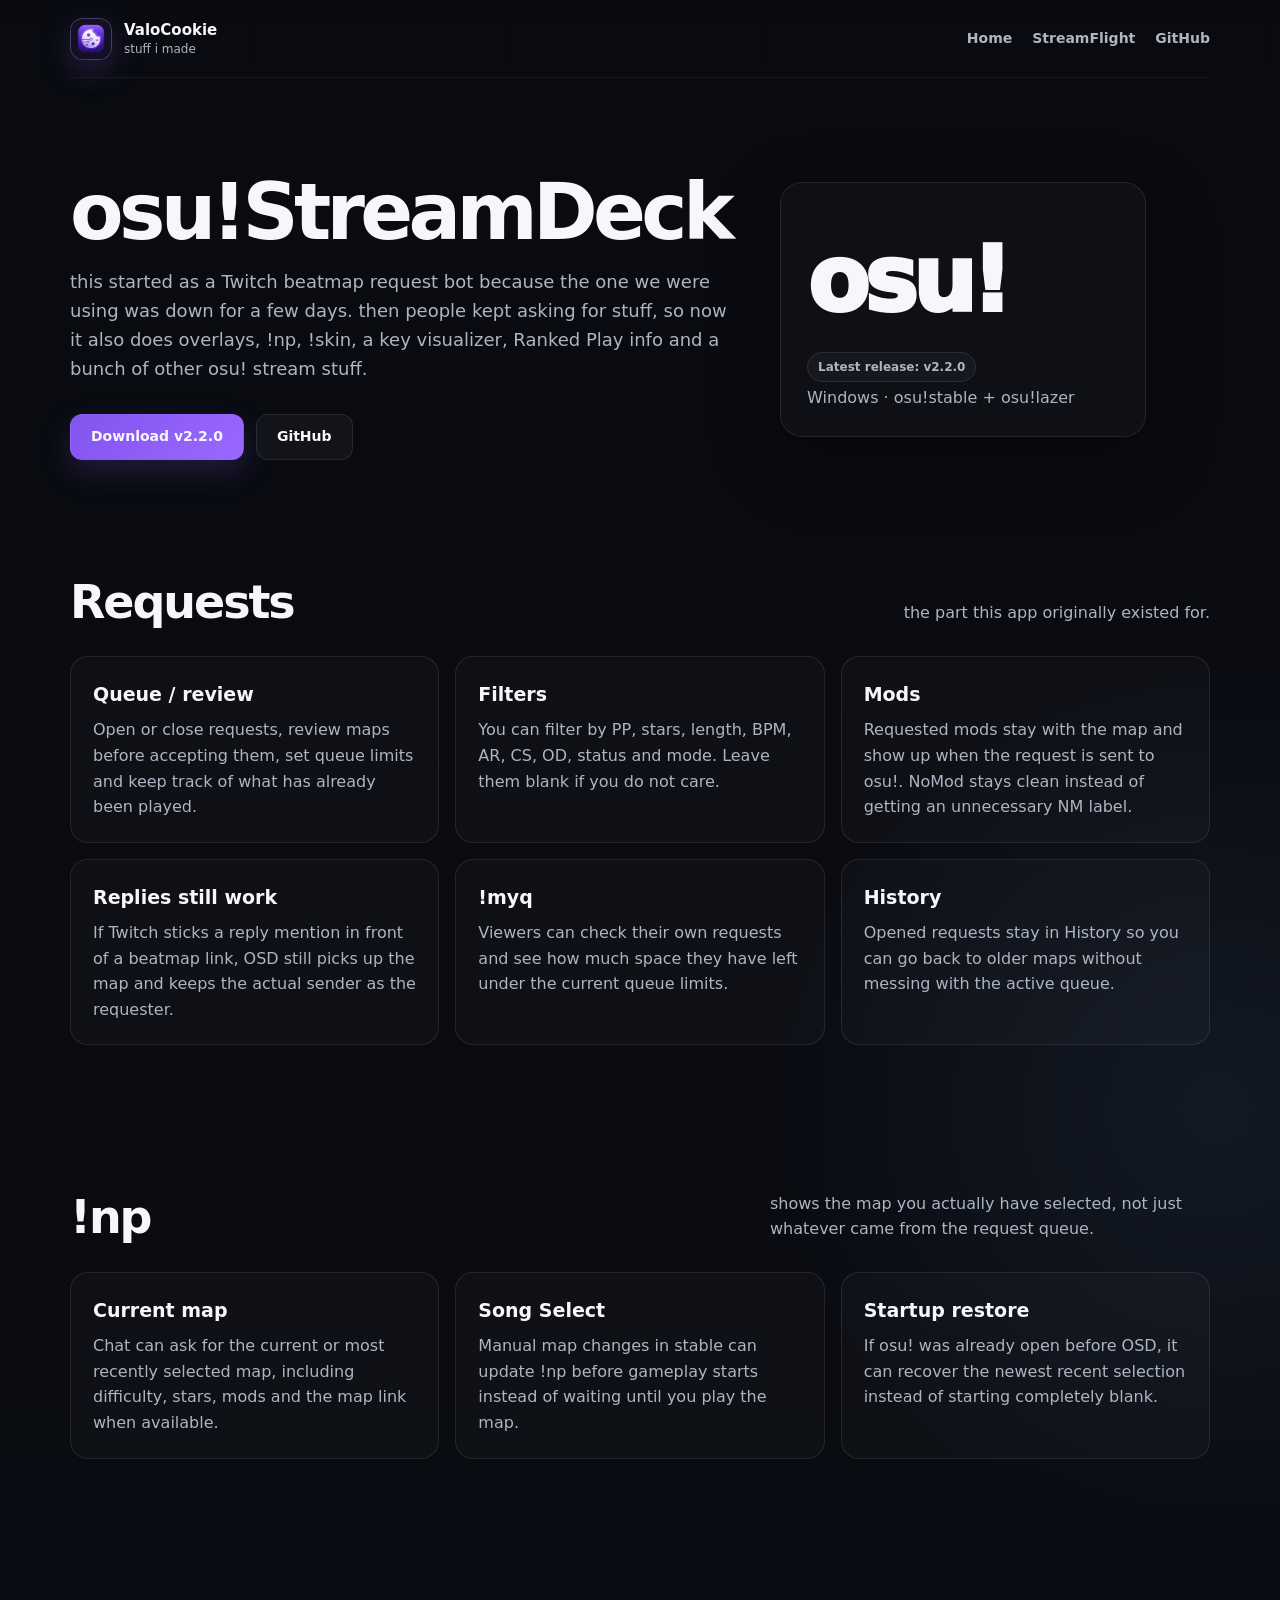
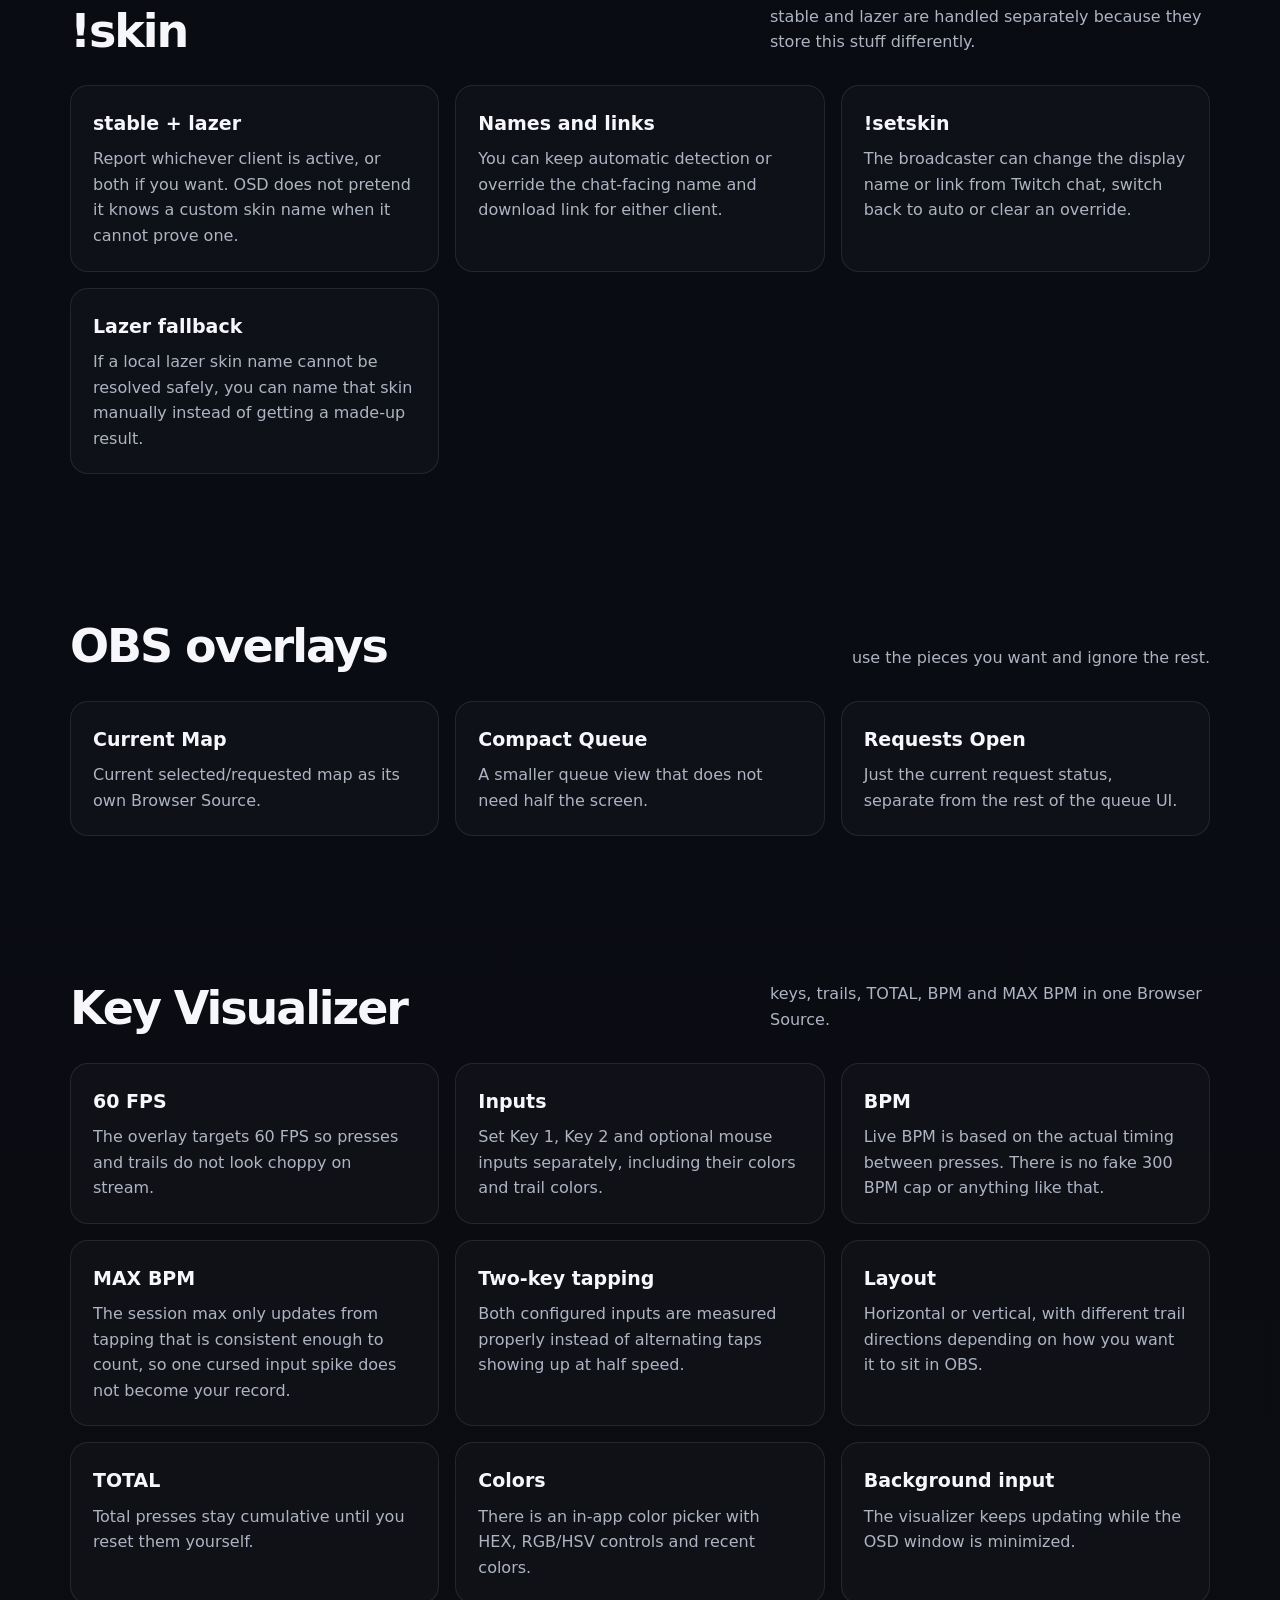
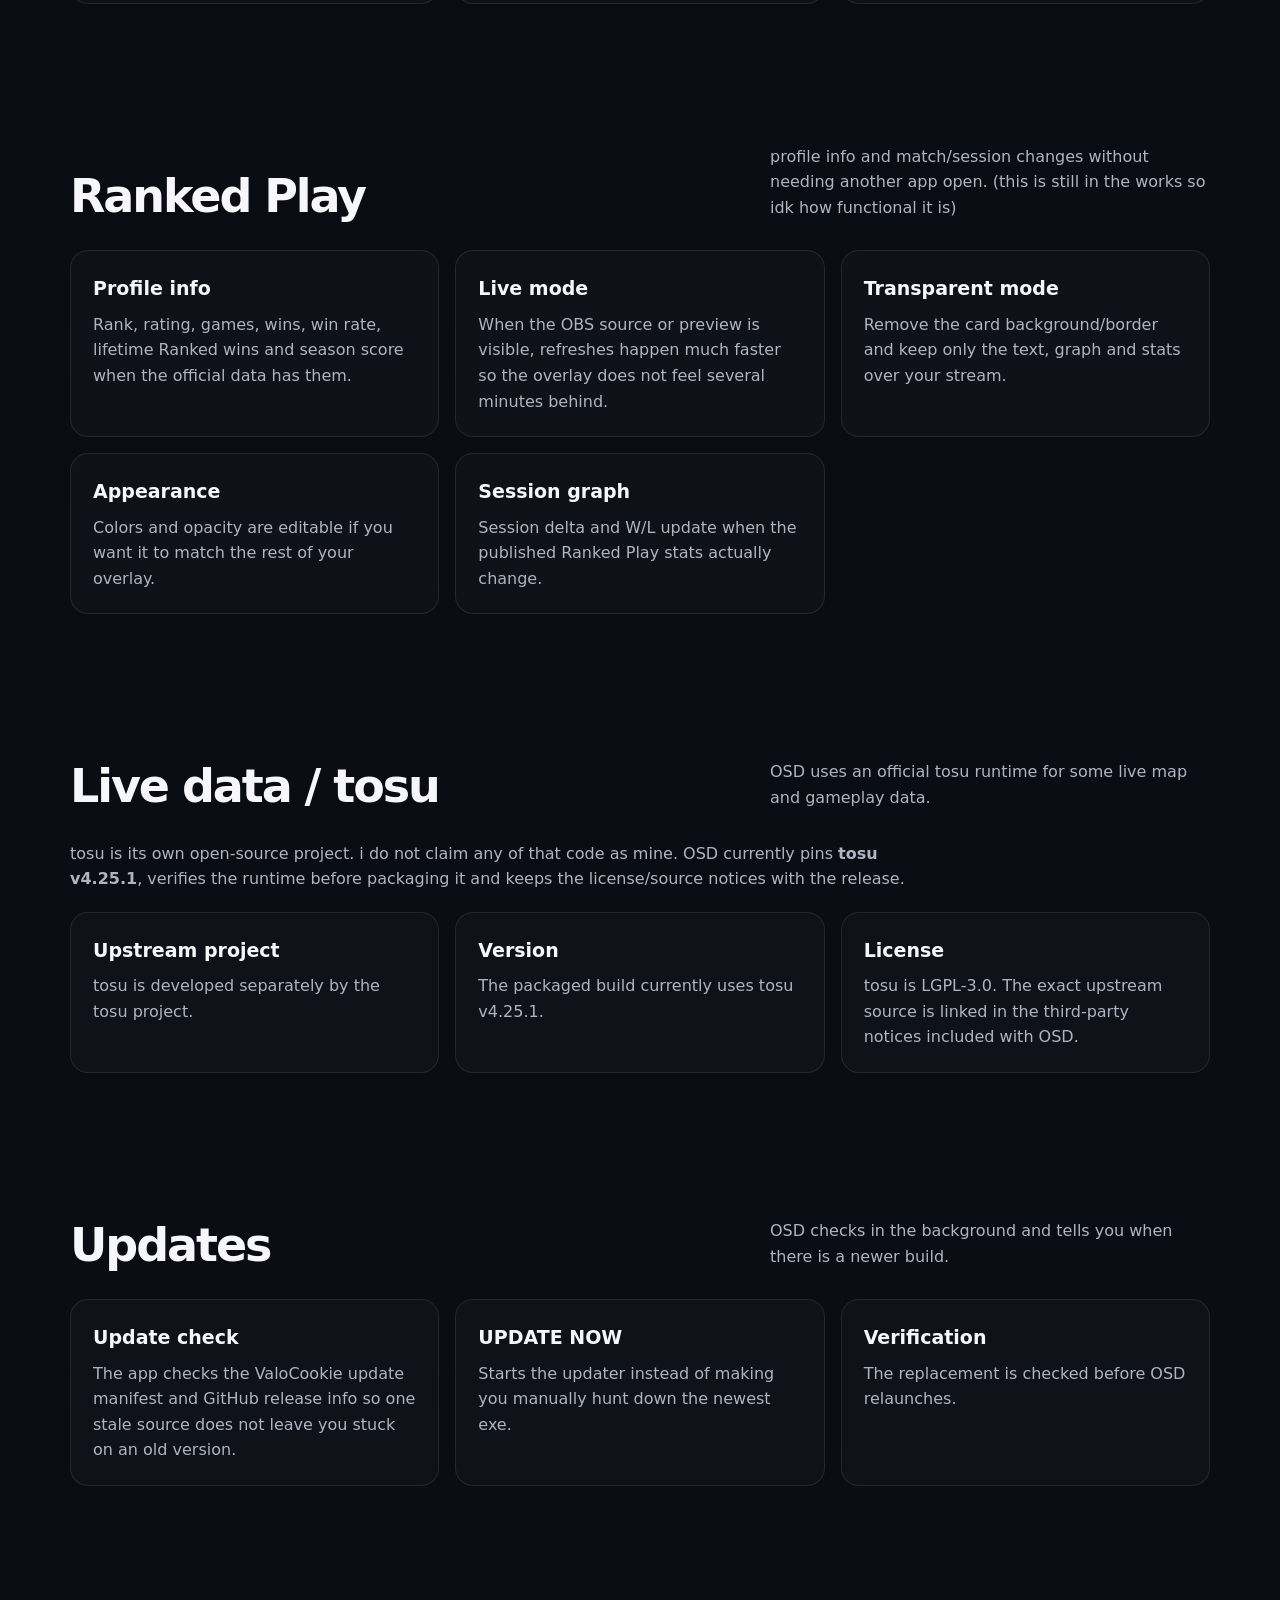
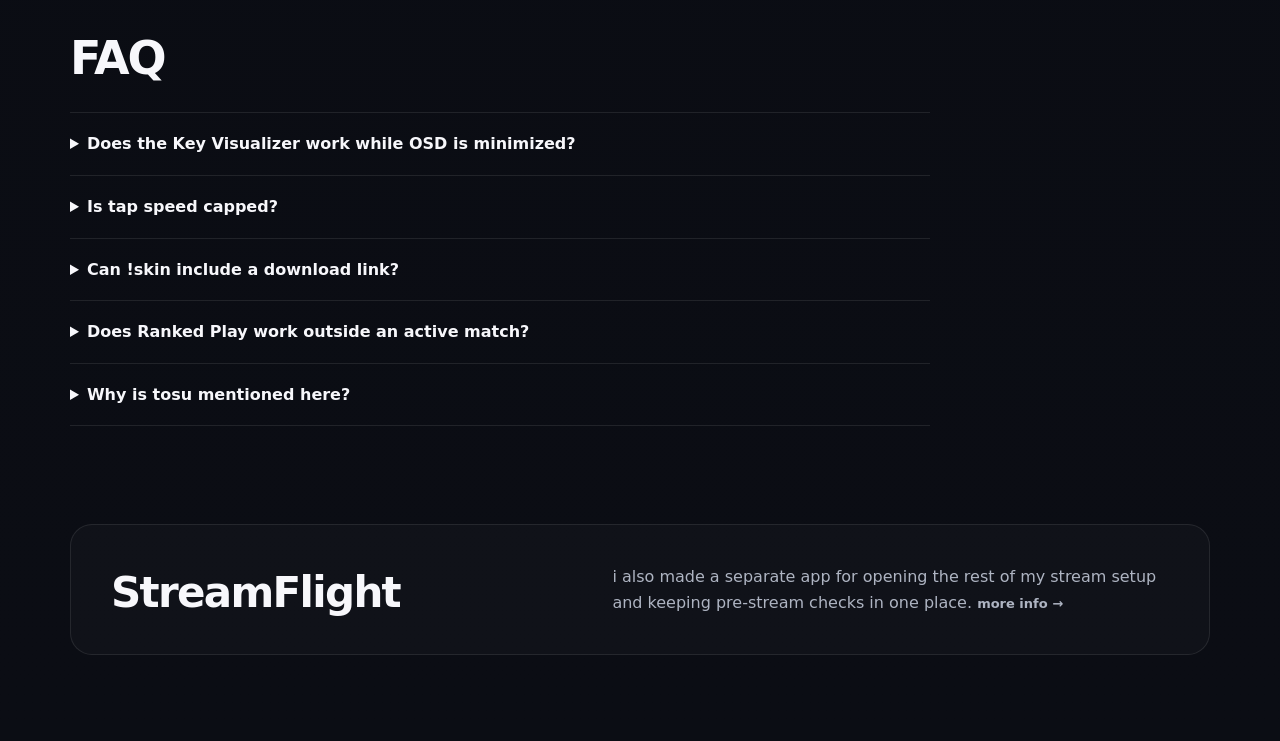
==== osu-requests/index.html @ 2bf440ca "Update index.html" ====
<!doctype html>
<html lang="en">
<head>
  <meta charset="utf-8">
  <meta name="viewport" content="width=device-width, initial-scale=1">
  <meta name="theme-color" content="#0b0d14">
  <meta name="description" content="osu!StreamDeck is a Windows tool for Twitch beatmap requests, OBS overlays, a key visualizer, !skin, !np and Ranked Play info.">
  <meta name="robots" content="index,follow">
  <link rel="canonical" href="https://valocookie.github.io/osu-requests/">
  <meta property="og:title" content="osu!StreamDeck">
  <meta property="og:description" content="Twitch beatmap requests, OBS overlays, key/BPM visualizer, !skin, !np and Ranked Play tools for osu!stable and osu!lazer.">
  <meta property="og:url" content="https://valocookie.github.io/osu-requests/">
  <meta property="og:type" content="website">
  <meta property="og:image" content="https://valocookie.github.io/assets/valocookie-banner.jpg">
  <meta name="twitter:card" content="summary_large_image">
  <title>osu!StreamDeck</title>
  <link rel="icon" href="/assets/favicon.png" type="image/png">
  <link rel="icon" href="/assets/favicon.svg" type="image/svg+xml">
  <link rel="stylesheet" href="/styles.css?v=3.4-auto-releases">
</head>
<body>
  <header class="site-header shell">
    <a class="brand" href="/" aria-label="ValoCookie home">
      <span class="brand-mark"><img src="/assets/valocookie-logo-128.png" alt=""></span>
      <span class="brand-copy"><strong>ValoCookie</strong><small>stuff i made</small></span>
    </a>
    <nav aria-label="Main navigation">
      <a href="/">Home</a>
      <a href="/streamflight/">StreamFlight</a>
      <a href="https://github.com/ValoCookie/osu-Requests" target="_blank" rel="noreferrer">GitHub</a>
    </nav>
  </header>

  <main>
    <section class="app-hero shell">
      <div class="app-hero-grid">
        <div>
          <h1>osu!StreamDeck</h1>
          <p class="hero-copy">
            this started as a Twitch beatmap request bot because the one we were using was down for a few days.
            then people kept asking for stuff, so now it also does overlays, !np, !skin, a key visualizer, Ranked Play info and a bunch of other osu! stream stuff.
          </p>
          <div class="hero-actions">
            <a class="button button-primary" id="osu-download-detail" href="https://github.com/ValoCookie/osu-Requests/releases" target="_blank" rel="noreferrer">Download</a>
            <a class="button button-secondary" href="https://github.com/ValoCookie/osu-Requests" target="_blank" rel="noreferrer">GitHub</a>
          </div>
        </div>

        <aside class="app-badge">
          <div class="giant">osu!</div>
          <span class="release-chip" id="osu-status-detail">Latest release</span>
          <p>Windows · osu!stable + osu!lazer</p>
        </aside>
      </div>
    </section>

    <section class="section shell">
      <div class="section-head">
        <div><h2>Requests</h2></div>
        <p>the part this app originally existed for.</p>
      </div>

      <div class="detail-grid">
        <article class="detail-card">
          <h3>Queue / review</h3>
          <p>Open or close requests, review maps before accepting them, set queue limits and keep track of what has already been played.</p>
        </article>
        <article class="detail-card">
          <h3>Filters</h3>
          <p>You can filter by PP, stars, length, BPM, AR, CS, OD, status and mode. Leave them blank if you do not care.</p>
        </article>
        <article class="detail-card">
          <h3>Mods</h3>
          <p>Requested mods stay with the map and show up when the request is sent to osu!. NoMod stays clean instead of getting an unnecessary NM label.</p>
        </article>
        <article class="detail-card">
          <h3>Replies still work</h3>
          <p>If Twitch sticks a reply mention in front of a beatmap link, OSD still picks up the map and keeps the actual sender as the requester.</p>
        </article>
        <article class="detail-card">
          <h3>!myq</h3>
          <p>Viewers can check their own requests and see how much space they have left under the current queue limits.</p>
        </article>
        <article class="detail-card">
          <h3>History</h3>
          <p>Opened requests stay in History so you can go back to older maps without messing with the active queue.</p>
        </article>
      </div>
    </section>

    <section class="section shell">
      <div class="section-head">
        <div><h2>!np</h2></div>
        <p>shows the map you actually have selected, not just whatever came from the request queue.</p>
      </div>

      <div class="detail-grid">
        <article class="detail-card">
          <h3>Current map</h3>
          <p>Chat can ask for the current or most recently selected map, including difficulty, stars, mods and the map link when available.</p>
        </article>
        <article class="detail-card">
          <h3>Song Select</h3>
          <p>Manual map changes in stable can update !np before gameplay starts instead of waiting until you play the map.</p>
        </article>
        <article class="detail-card">
          <h3>Startup restore</h3>
          <p>If osu! was already open before OSD, it can recover the newest recent selection instead of starting completely blank.</p>
        </article>
      </div>
    </section>

    <section class="section shell">
      <div class="section-head">
        <div><h2>!skin</h2></div>
        <p>stable and lazer are handled separately because they store this stuff differently.</p>
      </div>

      <div class="detail-grid">
        <article class="detail-card">
          <h3>stable + lazer</h3>
          <p>Report whichever client is active, or both if you want. OSD does not pretend it knows a custom skin name when it cannot prove one.</p>
        </article>
        <article class="detail-card">
          <h3>Names and links</h3>
          <p>You can keep automatic detection or override the chat-facing name and download link for either client.</p>
        </article>
        <article class="detail-card">
          <h3>!setskin</h3>
          <p>The broadcaster can change the display name or link from Twitch chat, switch back to auto or clear an override.</p>
        </article>
        <article class="detail-card">
          <h3>Lazer fallback</h3>
          <p>If a local lazer skin name cannot be resolved safely, you can name that skin manually instead of getting a made-up result.</p>
        </article>
      </div>
    </section>

    <section class="section shell">
      <div class="section-head">
        <div><h2>OBS overlays</h2></div>
        <p>use the pieces you want and ignore the rest.</p>
      </div>

      <div class="detail-grid">
        <article class="detail-card"><h3>Current Map</h3><p>Current selected/requested map as its own Browser Source.</p></article>
        <article class="detail-card"><h3>Compact Queue</h3><p>A smaller queue view that does not need half the screen.</p></article>
        <article class="detail-card"><h3>Requests Open</h3><p>Just the current request status, separate from the rest of the queue UI.</p></article>
      </div>
    </section>

    <section class="section shell">
      <div class="section-head">
        <div><h2>Key Visualizer</h2></div>
        <p>keys, trails, TOTAL, BPM and MAX BPM in one Browser Source.</p>
      </div>

      <div class="detail-grid">
        <article class="detail-card">
          <h3>60 FPS</h3>
          <p>The overlay targets 60 FPS so presses and trails do not look choppy on stream.</p>
        </article>
        <article class="detail-card">
          <h3>Inputs</h3>
          <p>Set Key 1, Key 2 and optional mouse inputs separately, including their colors and trail colors.</p>
        </article>
        <article class="detail-card">
          <h3>BPM</h3>
          <p>Live BPM is based on the actual timing between presses. There is no fake 300 BPM cap or anything like that.</p>
        </article>
        <article class="detail-card">
          <h3>MAX BPM</h3>
          <p>The session max only updates from tapping that is consistent enough to count, so one cursed input spike does not become your record.</p>
        </article>
        <article class="detail-card">
          <h3>Two-key tapping</h3>
          <p>Both configured inputs are measured properly instead of alternating taps showing up at half speed.</p>
        </article>
        <article class="detail-card">
          <h3>Layout</h3>
          <p>Horizontal or vertical, with different trail directions depending on how you want it to sit in OBS.</p>
        </article>
        <article class="detail-card">
          <h3>TOTAL</h3>
          <p>Total presses stay cumulative until you reset them yourself.</p>
        </article>
        <article class="detail-card">
          <h3>Colors</h3>
          <p>There is an in-app color picker with HEX, RGB/HSV controls and recent colors.</p>
        </article>
        <article class="detail-card">
          <h3>Background input</h3>
          <p>The visualizer keeps updating while the OSD window is minimized.</p>
        </article>
      </div>
    </section>

    <section class="section shell">
      <div class="section-head">
        <div><h2>Ranked Play</h2></div>
        <p>profile info and match/session changes without needing another app open. (this is still in the works so idk how functional it is)</p>
      </div>

      <div class="detail-grid">
        <article class="detail-card">
          <h3>Profile info</h3>
          <p>Rank, rating, games, wins, win rate, lifetime Ranked wins and season score when the official data has them.</p>
        </article>
        <article class="detail-card">
          <h3>Live mode</h3>
          <p>When the OBS source or preview is visible, refreshes happen much faster so the overlay does not feel several minutes behind.</p>
        </article>
        <article class="detail-card">
          <h3>Transparent mode</h3>
          <p>Remove the card background/border and keep only the text, graph and stats over your stream.</p>
        </article>
        <article class="detail-card">
          <h3>Appearance</h3>
          <p>Colors and opacity are editable if you want it to match the rest of your overlay.</p>
        </article>
        <article class="detail-card">
          <h3>Session graph</h3>
          <p>Session delta and W/L update when the published Ranked Play stats actually change.</p>
        </article>
      </div>
    </section>

    <section class="section shell">
      <div class="section-head">
        <div><h2>Live data / tosu</h2></div>
        <p>OSD uses an official tosu runtime for some live map and gameplay data.</p>
      </div>

      <p class="description" style="max-width: 850px;">
        tosu is its own open-source project. i do not claim any of that code as mine.
        OSD currently pins <strong>tosu v4.25.1</strong>, verifies the runtime before packaging it and keeps the license/source notices with the release.
      </p>

      <div class="detail-grid">
        <article class="detail-card">
          <h3>Upstream project</h3>
          <p>tosu is developed separately by the tosu project.</p>
        </article>
        <article class="detail-card">
          <h3>Version</h3>
          <p>The packaged build currently uses tosu v4.25.1.</p>
        </article>
        <article class="detail-card">
          <h3>License</h3>
          <p>tosu is LGPL-3.0. The exact upstream source is linked in the third-party notices included with OSD.</p>
        </article>
      </div>
    </section>

    <section class="section shell">
      <div class="section-head">
        <div><h2>Updates</h2></div>
        <p>OSD checks in the background and tells you when there is a newer build.</p>
      </div>

      <div class="detail-grid">
        <article class="detail-card">
          <h3>Update check</h3>
          <p>The app checks the ValoCookie update manifest and GitHub release info so one stale source does not leave you stuck on an old version.</p>
        </article>
        <article class="detail-card">
          <h3>UPDATE NOW</h3>
          <p>Starts the updater instead of making you manually hunt down the newest exe.</p>
        </article>
        <article class="detail-card">
          <h3>Verification</h3>
          <p>The replacement is checked before OSD relaunches.</p>
        </article>
      </div>
    </section>

    <section class="section shell">
      <div class="section-head"><div><h2>FAQ</h2></div></div>
      <div class="faq">
        <details><summary>Does the Key Visualizer work while OSD is minimized?</summary><p>Yep. Supported keyboard and mouse bindings keep being captured in the background.</p></details>
        <details><summary>Is tap speed capped?</summary><p>The value comes from the input timing.</p></details>
        <details><summary>Can !skin include a download link?</summary><p>Yep. Stable and lazer can each have their own display name and link.</p></details>
        <details><summary>Does Ranked Play work outside an active match?</summary><p>Profile info can still refresh outside a match. The faster live refresh is mainly for when the overlay or preview is open(this is still being tested, i never had the chance to test this).</p></details>
        <details><summary>Why is tosu mentioned here?</summary><p>Because OSD uses it for some live osu! telemetry and i would rather be very obvious about what is mine and what is not.</p></details>
      </div>
    </section>

    <section class="band shell">
      <div><h2>StreamFlight</h2></div>
      <p>i also made a separate app for opening the rest of my stream setup and keeping pre-stream checks in one place. <a class="text-link" href="/streamflight/">more info →</a></p>
    </section>
  </main>

  <script src="/script.js?v=3.4-auto-releases" defer></script>
</body>
</html>
---- styles.css ----
/* ValoCookie Streamer Tools — site v3.3 */
:root {
  --bg: #0b0d14;
  --panel: #121621;
  --panel-soft: #171b27;
  --border: rgba(255,255,255,.09);
  --border-strong: rgba(255,255,255,.15);
  --text: #f7f7fb;
  --muted: #aeb4c2;
  --muted-2: #7f8798;
  --purple: #8f63ff;
  --purple-soft: #b39aff;
  --blue: #78b9ff;
  --pink: #f29bcf;
  --shadow: 0 24px 70px rgba(0,0,0,.32);
  --radius: 22px;
}
* { box-sizing: border-box; }
html { scroll-behavior: smooth; }
body {
  margin: 0; min-height: 100vh; color: var(--text);
  background: radial-gradient(circle at 20% -10%, rgba(143,99,255,.16), transparent 32rem), radial-gradient(circle at 95% 20%, rgba(120,185,255,.08), transparent 28rem), linear-gradient(180deg, #090b11 0%, var(--bg) 100%);
  font-family: Inter, ui-sans-serif, system-ui, -apple-system, BlinkMacSystemFont, "Segoe UI", sans-serif;
  line-height: 1.6;
}
a { color: inherit; }
.shell { width: min(1140px, calc(100% - 40px)); margin-inline: auto; }
.site-header { min-height:78px; display:flex; align-items:center; justify-content:space-between; gap:24px; border-bottom:1px solid rgba(255,255,255,.06); }
.brand { display:flex; align-items:center; gap:12px; text-decoration:none; }
.brand-mark { width:42px; height:42px; display:grid; place-items:center; border-radius:13px; overflow:hidden; box-shadow:0 10px 30px rgba(143,99,255,.2); flex:0 0 auto; }
.brand-mark img { width:100%; height:100%; display:block; object-fit:cover; }
.brand-copy strong,.brand-copy small { display:block; }
.brand-copy strong { font-size:15px; }
.brand-copy small { color:var(--muted); font-size:12px; margin-top:-2px; }
nav { display:flex; gap:20px; align-items:center; flex-wrap:wrap; }
nav a { color:var(--muted); text-decoration:none; font-size:14px; font-weight:750; }
nav a:hover { color:var(--text); }
.hero { padding:98px 0 86px; }
.brand-banner {
  position:relative;
  height:clamp(170px,23vw,250px);
  margin:0 auto 54px;
  border:1px solid rgba(255,255,255,.10);
  border-radius:28px;
  overflow:visible;
  background:
    linear-gradient(180deg,rgba(5,7,15,.06),rgba(5,7,15,.26)),
    url("/assets/valocookie-banner.jpg") center/cover no-repeat;
  box-shadow:0 24px 70px rgba(0,0,0,.28), inset 0 0 0 1px rgba(143,99,255,.05);
}
.brand-banner::after {
  content:"";
  position:absolute;
  inset:0;
  border-radius:inherit;
  background:linear-gradient(90deg,rgba(8,10,18,.22),transparent 42%,rgba(8,10,18,.06));
  pointer-events:none;
}
.brand-banner-logo {
  position:absolute;
  left:50%;
  bottom:0;
  width:92px;
  height:92px;
  object-fit:cover;
  border-radius:24px;
  transform:translate(-50%,50%);
  border:4px solid var(--bg);
  box-shadow:0 16px 44px rgba(0,0,0,.42), 0 0 30px rgba(143,99,255,.26);
  z-index:2;
}

.hero-center { text-align:center; }
.eyebrow { color:var(--purple-soft); font-size:12px; font-weight:900; letter-spacing:.17em; text-transform:uppercase; }
h1,h2,h3 { text-wrap:balance; }
h1 { margin:14px 0 20px; font-size:clamp(48px,8vw,88px); line-height:.98; letter-spacing:-.06em; }
h1 .gradient { background:linear-gradient(90deg,var(--purple-soft),var(--blue),var(--pink)); -webkit-background-clip:text; color:transparent; }
.hero-copy { max-width:760px; margin:0 auto; color:var(--muted); font-size:18px; }
.hero-actions { margin-top:30px; display:flex; justify-content:center; gap:12px; flex-wrap:wrap; }
.button { min-height:46px; padding:0 20px; display:inline-flex; align-items:center; justify-content:center; border-radius:12px; border:1px solid transparent; text-decoration:none; font-weight:850; font-size:14px; transition:transform .16s ease,border-color .16s ease,background .16s ease; }
.button:hover { transform:translateY(-2px); }
.button-primary { background:linear-gradient(135deg,#8255ef,#9a68ff); box-shadow:0 12px 30px rgba(143,99,255,.18); }
.button-secondary { background:rgba(255,255,255,.04); border-color:var(--border); }
.button-secondary:hover { border-color:var(--border-strong); }
.trust-row { margin-top:30px; display:flex; justify-content:center; gap:18px; flex-wrap:wrap; color:var(--muted-2); font-size:13px; }
.section { padding:52px 0 88px; }
.section-head { display:flex; justify-content:space-between; gap:44px; align-items:end; margin-bottom:30px; }
.section-head h2 { margin:8px 0 0; font-size:clamp(30px,4vw,46px); letter-spacing:-.045em; line-height:1.05; }
.section-head p { max-width:440px; margin:0; color:var(--muted); }
.product-grid { display:grid; grid-template-columns:repeat(2,minmax(0,1fr)); gap:22px; }
.product-card { position:relative; min-height:0; height:100%; padding:30px; overflow:hidden; border:1px solid var(--border); border-radius:var(--radius); background:linear-gradient(180deg,rgba(23,27,39,.96),rgba(15,18,27,.96)); box-shadow:var(--shadow); display:flex; flex-direction:column; box-sizing:border-box; }
.product-card::before { content:""; position:absolute; inset:0 0 auto; height:3px; }
.product-card.osu::before { background:linear-gradient(90deg,var(--pink),var(--purple)); }
.product-card.flight::before { background:linear-gradient(90deg,var(--blue),var(--purple)); }
.card-top { display:flex; justify-content:space-between; gap:14px; align-items:center; }
.product-icon { min-width:58px; height:58px; padding:0 12px; display:grid; place-items:center; border:1px solid var(--border); border-radius:16px; background:rgba(255,255,255,.05); font-weight:950; }
.osu .product-icon { color:#ffc4e7; }
.flight .product-icon { color:#c6e2ff; }
.release-chip { padding:7px 10px; border-radius:999px; border:1px solid var(--border); background:rgba(255,255,255,.035); color:var(--muted); font-size:12px; font-weight:800; }
.product-card h3 { margin:24px 0 4px; font-size:36px; letter-spacing:-.045em; }
.tagline { margin:0; font-weight:760; color:#e1deea; }
.description { color:var(--muted); margin:18px 0 20px; }
.feature-list { margin:0; padding:0; list-style:none; flex:0 0 auto; }
.feature-list li { padding:8px 0 8px 26px; border-top:1px solid rgba(255,255,255,.05); position:relative; color:#d5d8e0; }
.feature-list li::before { content:"✓"; position:absolute; left:2px; color:var(--purple-soft); font-weight:900; }
.card-actions { position:relative; z-index:2; flex:0 0 auto; margin-top:auto; padding-top:24px; display:flex; justify-content:space-between; align-items:center; gap:14px; flex-wrap:wrap; border-top:1px solid rgba(255,255,255,.05); }
.text-link { color:var(--muted); text-decoration:none; font-size:13px; font-weight:800; }
.text-link:hover { color:var(--text); }
.band { margin:10px auto 86px; padding:38px 40px; display:grid; grid-template-columns:.9fr 1.1fr; gap:46px; align-items:center; border:1px solid var(--border); border-radius:var(--radius); background:rgba(255,255,255,.025); }
.band h2 { margin:8px 0 0; font-size:clamp(28px,3.8vw,42px); line-height:1.06; letter-spacing:-.04em; }
.band p { margin:0; color:var(--muted); font-size:16px; }
.app-hero { padding:82px 0 58px; }
.app-hero-grid { display:grid; grid-template-columns:1.15fr .85fr; gap:50px; align-items:center; }
.app-hero h1 { font-size:clamp(46px,7vw,78px); margin-bottom:18px; }
.app-hero .hero-copy { margin:0; max-width:690px; }
.app-hero .hero-actions { justify-content:flex-start; }
.app-badge { padding:26px; border:1px solid var(--border); border-radius:var(--radius); background:rgba(255,255,255,.025); box-shadow:var(--shadow); }
.app-badge .giant { font-size:clamp(54px,8vw,90px); font-weight:950; letter-spacing:-.06em; }
.app-badge p { color:var(--muted); margin:6px 0 0; }
.keyword { color:var(--purple-soft); font-weight:800; }
.detail-grid { display:grid; grid-template-columns:repeat(3,minmax(0,1fr)); gap:16px; }
.detail-card { padding:22px; border:1px solid var(--border); border-radius:18px; background:rgba(255,255,255,.025); }
.detail-card h3 { margin:0 0 8px; font-size:19px; }
.detail-card p { margin:0; color:var(--muted); }
.faq { max-width:860px; }
.faq details { border-top:1px solid var(--border); padding:18px 0; }
.faq details:last-child { border-bottom:1px solid var(--border); }
.faq summary { cursor:pointer; font-weight:800; }
.faq p { color:var(--muted); margin:10px 0 0; }
.notice { border-left:3px solid var(--purple); padding:8px 0 8px 24px; color:var(--muted); }
.notice strong { color:var(--text); }
.site-footer { min-height:108px; padding:28px 0; display:flex; justify-content:space-between; align-items:center; gap:24px; border-top:1px solid rgba(255,255,255,.07); color:var(--muted); font-size:13px; }
.site-footer strong { display:block; color:var(--text); font-size:15px; }
.site-footer a { text-decoration:none; font-weight:800; }
.footer-links { display:flex; gap:16px; flex-wrap:wrap; }
@media (max-width:860px) { .product-grid,.app-hero-grid,.detail-grid { grid-template-columns:1fr; } .section-head,.band { display:grid; grid-template-columns:1fr; gap:18px; } .product-card { min-height:0; } .app-badge { max-width:520px; } }
@media (max-width:580px) { .shell { width:min(100% - 26px,1140px); } .site-header { align-items:flex-start; padding:16px 0; } nav { justify-content:flex-end; gap:12px; } .brand-copy small { display:none; } .hero { padding-top:72px; } .hero-copy { font-size:16px; } .product-card { padding:22px; min-height:0; height:auto; } .card-actions { flex-direction:column; align-items:stretch; padding-top:24px; } .text-link { text-align:center; } .band { padding:28px; } .site-footer { align-items:flex-start; flex-direction:column; } }

@media (max-width:580px) {
  .brand-banner { height:150px; margin-bottom:48px; border-radius:22px; }
  .brand-banner-logo { width:78px; height:78px; border-radius:21px; }
}

/* v2.5 ValoCookie brand identity */
.brand-mark {
  overflow: hidden;
  padding: 0;
  background: #171126;
  border: 1px solid rgba(179,154,255,.30);
}
.brand-mark img {
  width: 100%;
  height: 100%;
  display: block;
  object-fit: cover;
  transform: scale(1.12);
}
.brand-hero {
  position: relative;
  min-height: 510px;
  margin-top: 34px;
  margin-bottom: 34px;
  padding: 74px 64px;
  display: flex;
  align-items: center;
  overflow: hidden;
  border: 1px solid rgba(179,154,255,.16);
  border-radius: 30px;
  background: #090713;
  box-shadow: 0 32px 90px rgba(0,0,0,.38), 0 0 60px rgba(118,74,255,.08);
  isolation: isolate;
}
.brand-hero-art {
  position: absolute;
  inset: 0;
  z-index: -2;
  background-image: url('/assets/valocookie-banner.jpg');
  background-position: center;
  background-size: cover;
  opacity: .92;
}
.brand-hero::after {
  content: "";
  position: absolute;
  inset: 0;
  z-index: -1;
  background: linear-gradient(90deg, rgba(7,7,18,.94) 0%, rgba(9,8,23,.83) 38%, rgba(10,8,26,.35) 65%, rgba(8,7,18,.12) 100%);
}
.brand-hero-content {
  width: min(610px, 58%);
}
.brand-hero h1 {
  margin-top: 14px;
  font-size: clamp(52px, 7vw, 82px);
}
.brand-hero .hero-copy {
  margin: 0;
  max-width: 580px;
  color: #c3c7d5;
}
.brand-hero .hero-actions,
.brand-hero .trust-row {
  justify-content: flex-start;
}
.brand-hero .trust-row {
  max-width: 600px;
}
@media (max-width: 860px) {
  .brand-hero {
    min-height: 500px;
    padding: 58px 38px;
  }
  .brand-hero-content { width: 72%; }
  .brand-hero::after {
    background: linear-gradient(90deg, rgba(7,7,18,.95) 0%, rgba(9,8,23,.78) 52%, rgba(8,7,18,.28) 100%);
  }
}
@media (max-width: 580px) {
  .brand-hero {
    min-height: 520px;
    margin-top: 18px;
    padding: 46px 24px;
    border-radius: 22px;
  }
  .brand-hero-content { width: 100%; }
  .brand-hero-art {
    background-position: 70% center;
    opacity: .72;
  }
  .brand-hero::after {
    background: linear-gradient(180deg, rgba(7,7,18,.72) 0%, rgba(8,7,20,.88) 48%, rgba(7,7,18,.97) 100%);
  }
  .brand-hero .hero-actions,
  .brand-hero .trust-row { justify-content: center; }
  .brand-hero-content { text-align: center; }
}

/* Compact product wordmarks. */
.product-icon.word-icon{font-size:10px;letter-spacing:.06em;min-width:58px;padding:0 8px}
.app-badge .giant.wordmark{font-size:clamp(36px,5vw,62px);letter-spacing:-.04em}
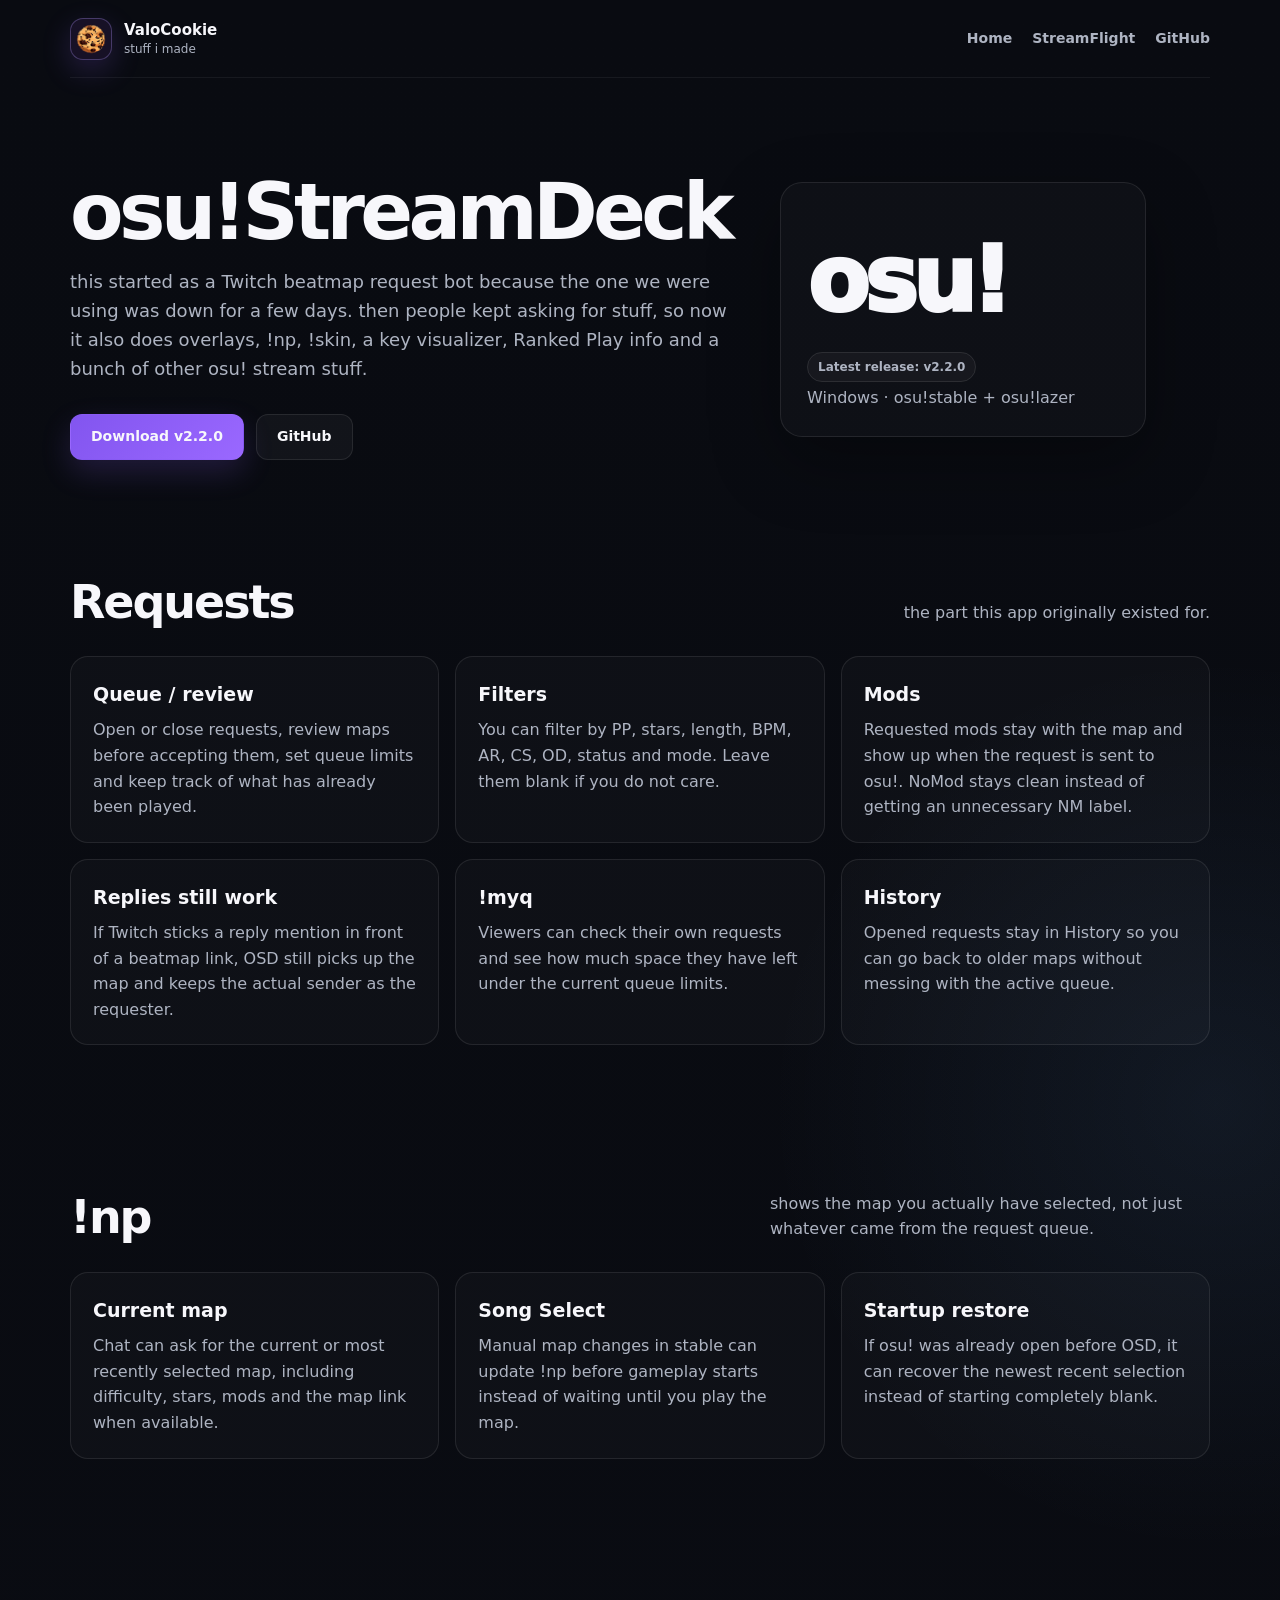
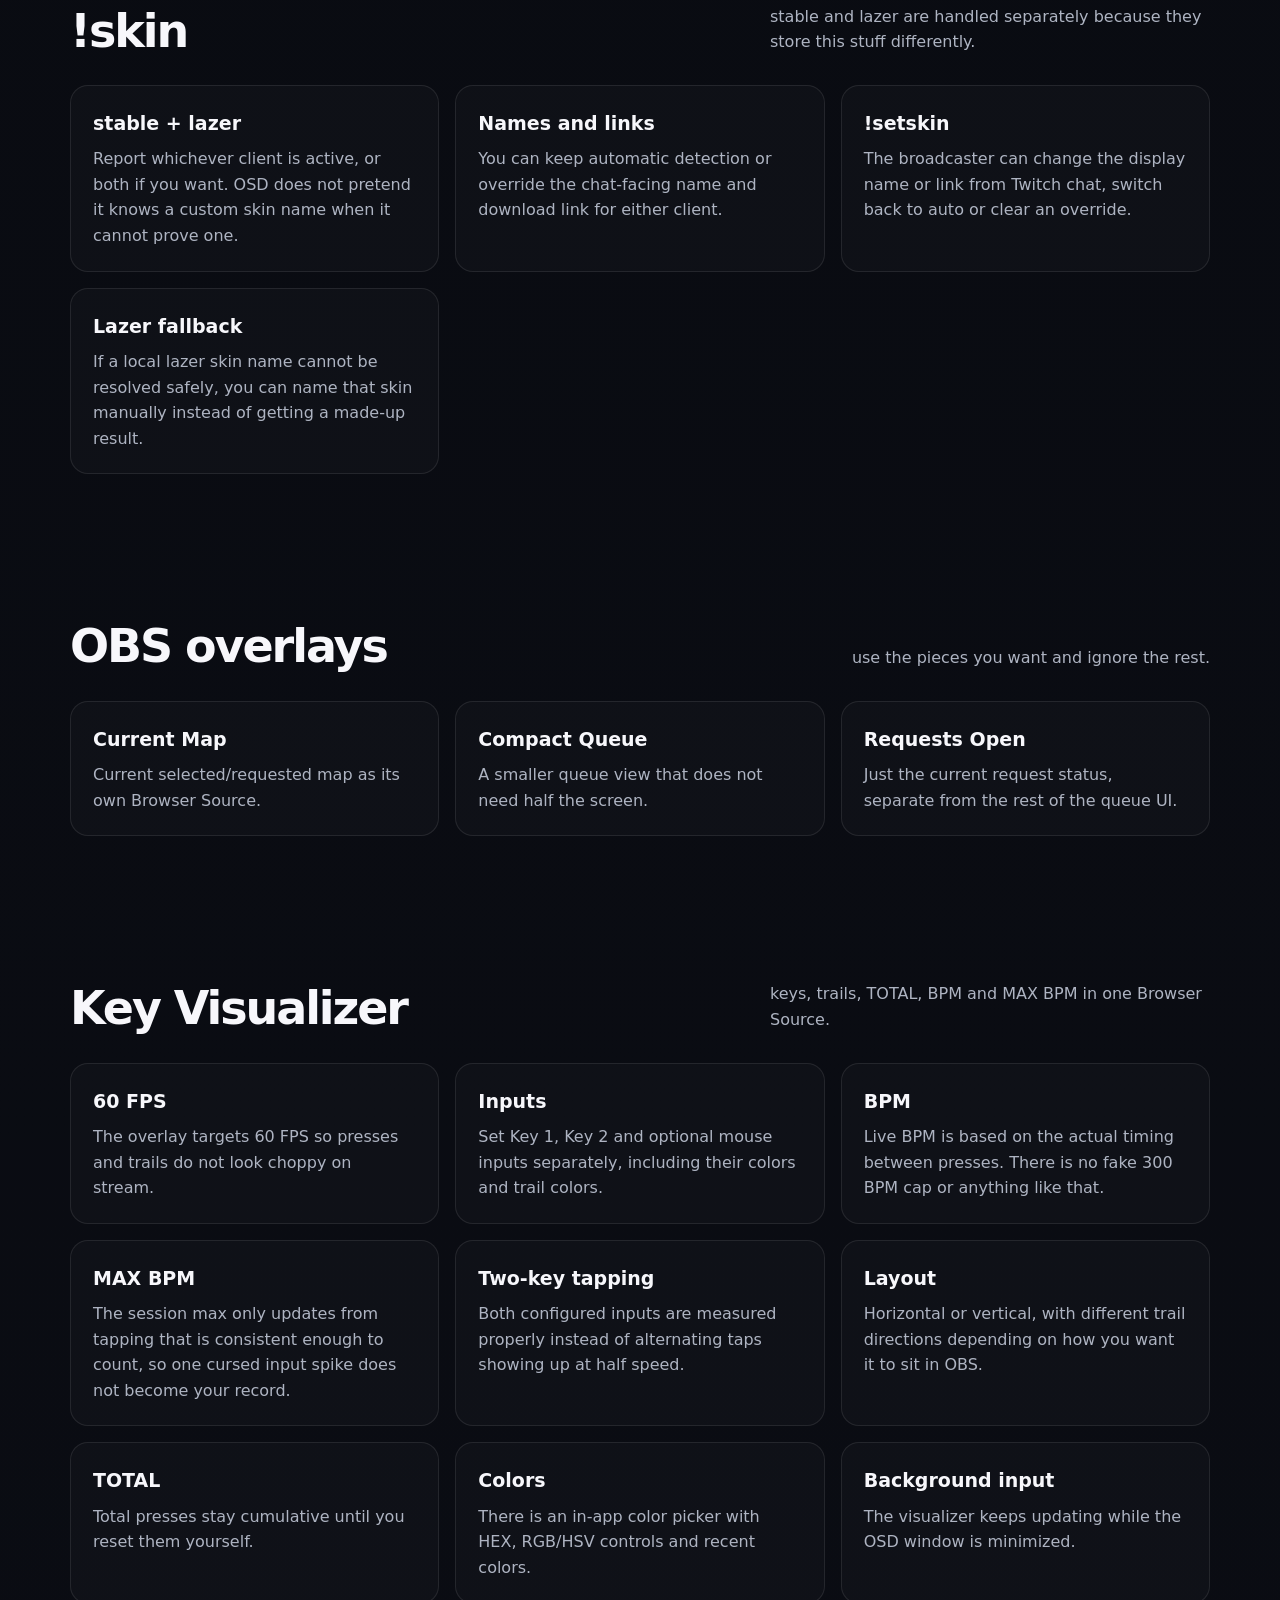
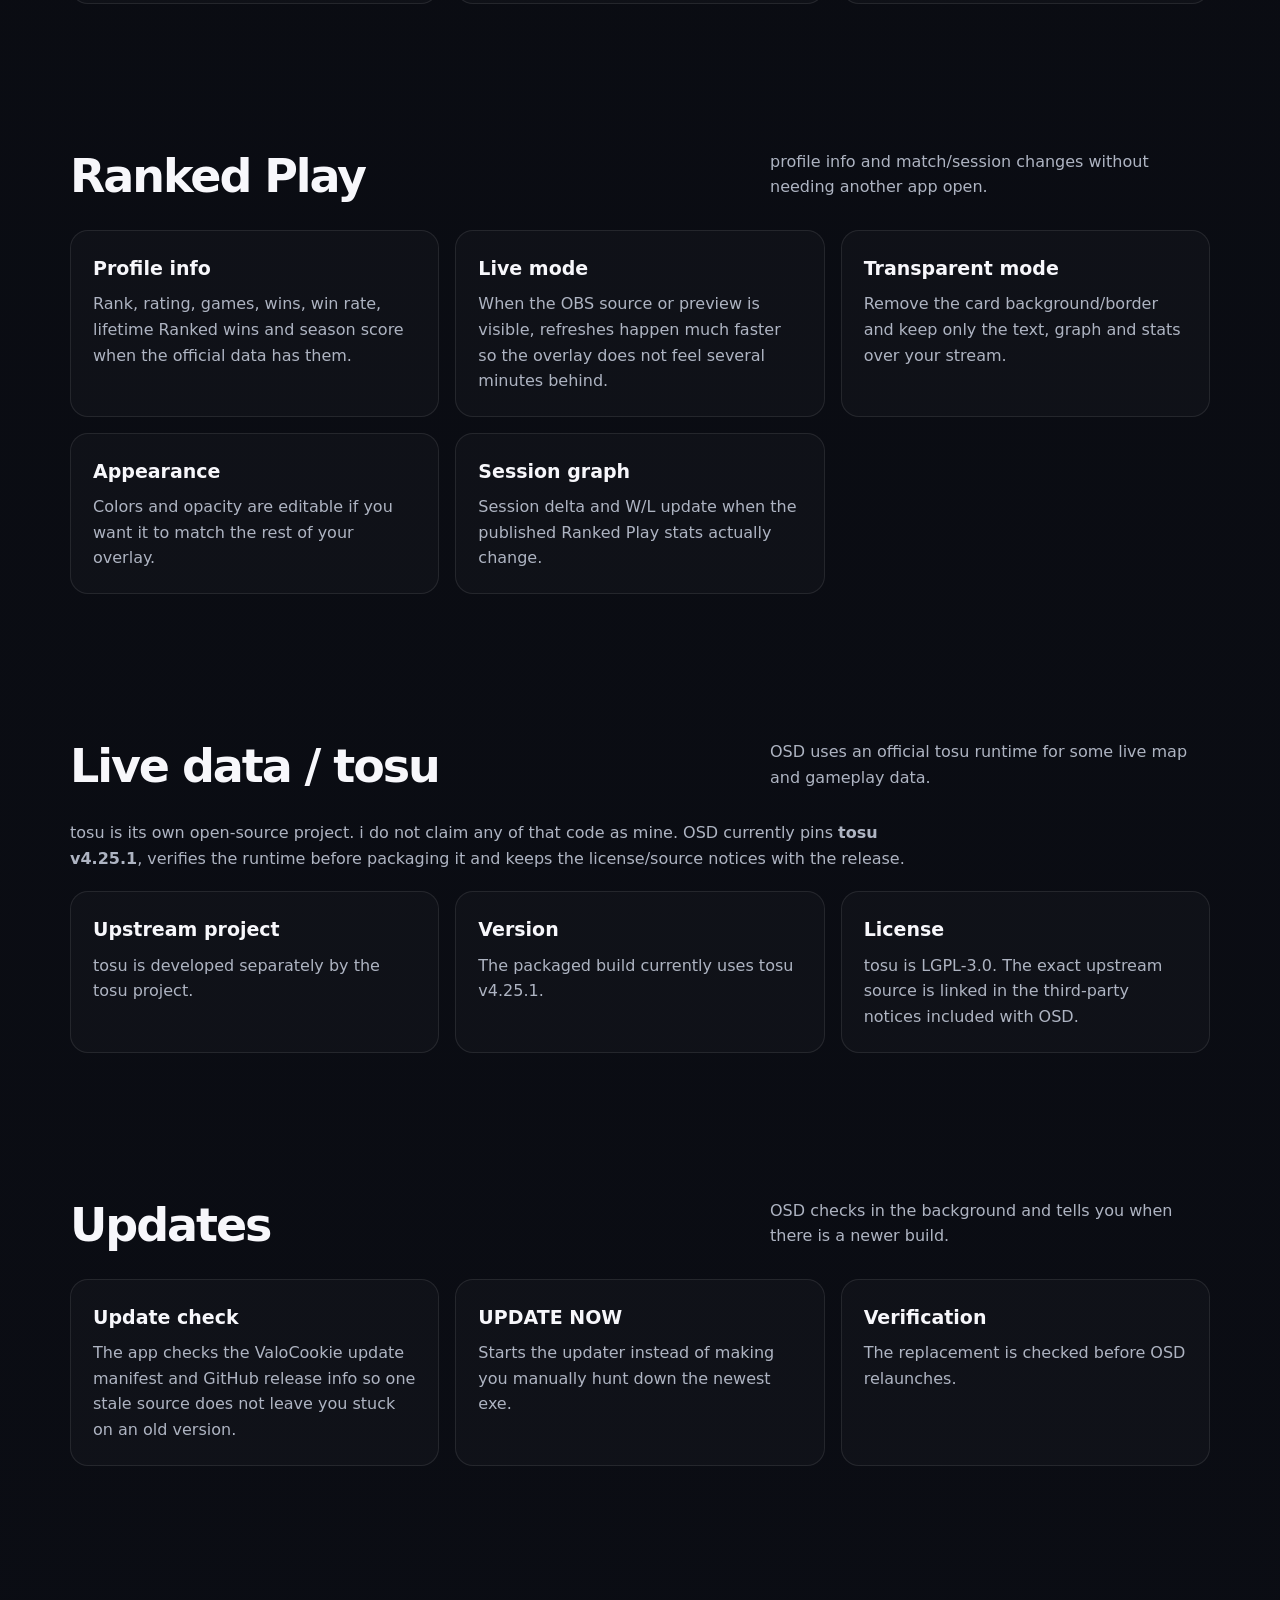
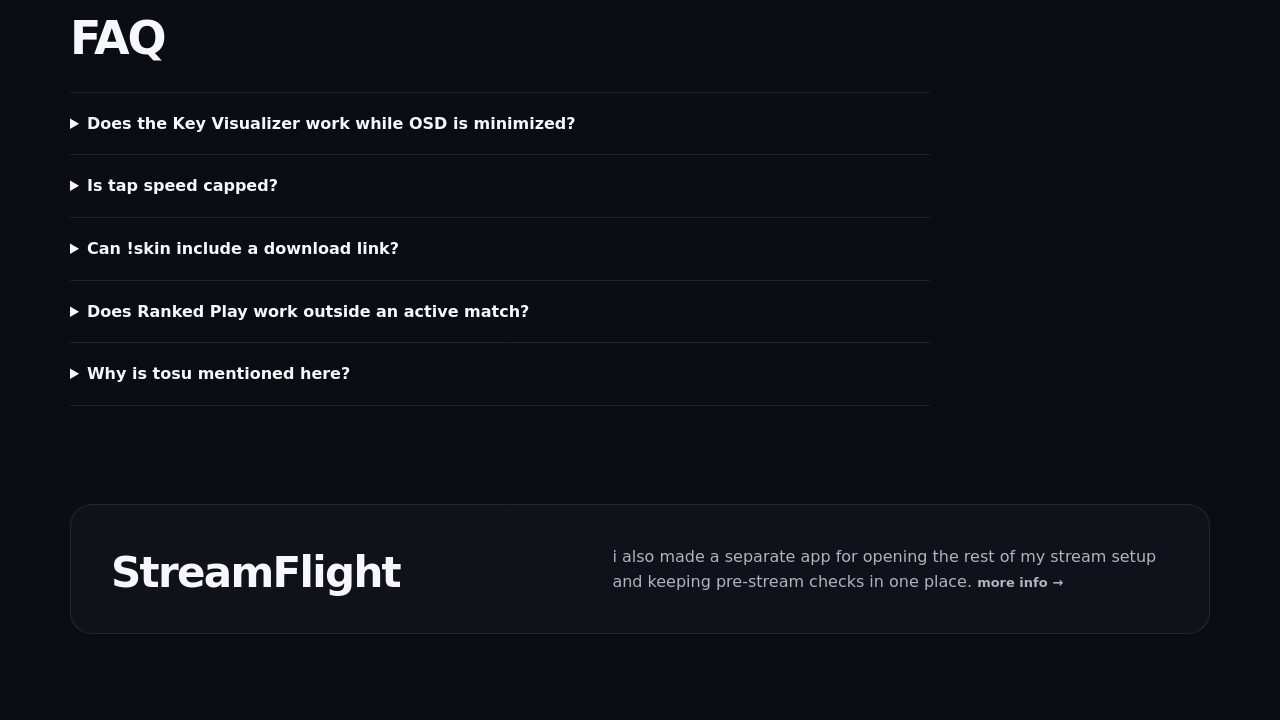
==== commit 9de070b2: "Update index.html" ====
--- a/osu-requests/index.html
+++ b/osu-requests/index.html
@@ -21,7 +21,7 @@
 <body>
   <header class="site-header shell">
     <a class="brand" href="/" aria-label="ValoCookie home">
-      <span class="brand-mark"><img src="/assets/valocookie-logo-128.png" alt=""></span>
+      <span class="brand-mark"><img src="/assets/valocookie-cookie-128.png" alt=""></span>
       <span class="brand-copy"><strong>ValoCookie</strong><small>stuff i made</small></span>
     </a>
     <nav aria-label="Main navigation">
@@ -198,7 +198,7 @@
     <section class="section shell">
       <div class="section-head">
         <div><h2>Ranked Play</h2></div>
-        <p>profile info and match/session changes without needing another app open. (this is still in the works so idk how functional it is)</p>
+        <p>profile info and match/session changes without needing another app open.</p>
       </div>
 
       <div class="detail-grid">
@@ -278,9 +278,9 @@
       <div class="section-head"><div><h2>FAQ</h2></div></div>
       <div class="faq">
         <details><summary>Does the Key Visualizer work while OSD is minimized?</summary><p>Yep. Supported keyboard and mouse bindings keep being captured in the background.</p></details>
-        <details><summary>Is tap speed capped?</summary><p>The value comes from the input timing.</p></details>
+        <details><summary>Is tap speed capped?</summary><p>No artificial BPM cap. The value comes from the input timing.</p></details>
         <details><summary>Can !skin include a download link?</summary><p>Yep. Stable and lazer can each have their own display name and link.</p></details>
-        <details><summary>Does Ranked Play work outside an active match?</summary><p>Profile info can still refresh outside a match. The faster live refresh is mainly for when the overlay or preview is open(this is still being tested, i never had the chance to test this).</p></details>
+        <details><summary>Does Ranked Play work outside an active match?</summary><p>Profile info can still refresh outside a match. The faster live refresh is mainly for when the overlay or preview is open.</p></details>
         <details><summary>Why is tosu mentioned here?</summary><p>Because OSD uses it for some live osu! telemetry and i would rather be very obvious about what is mine and what is not.</p></details>
       </div>
     </section>
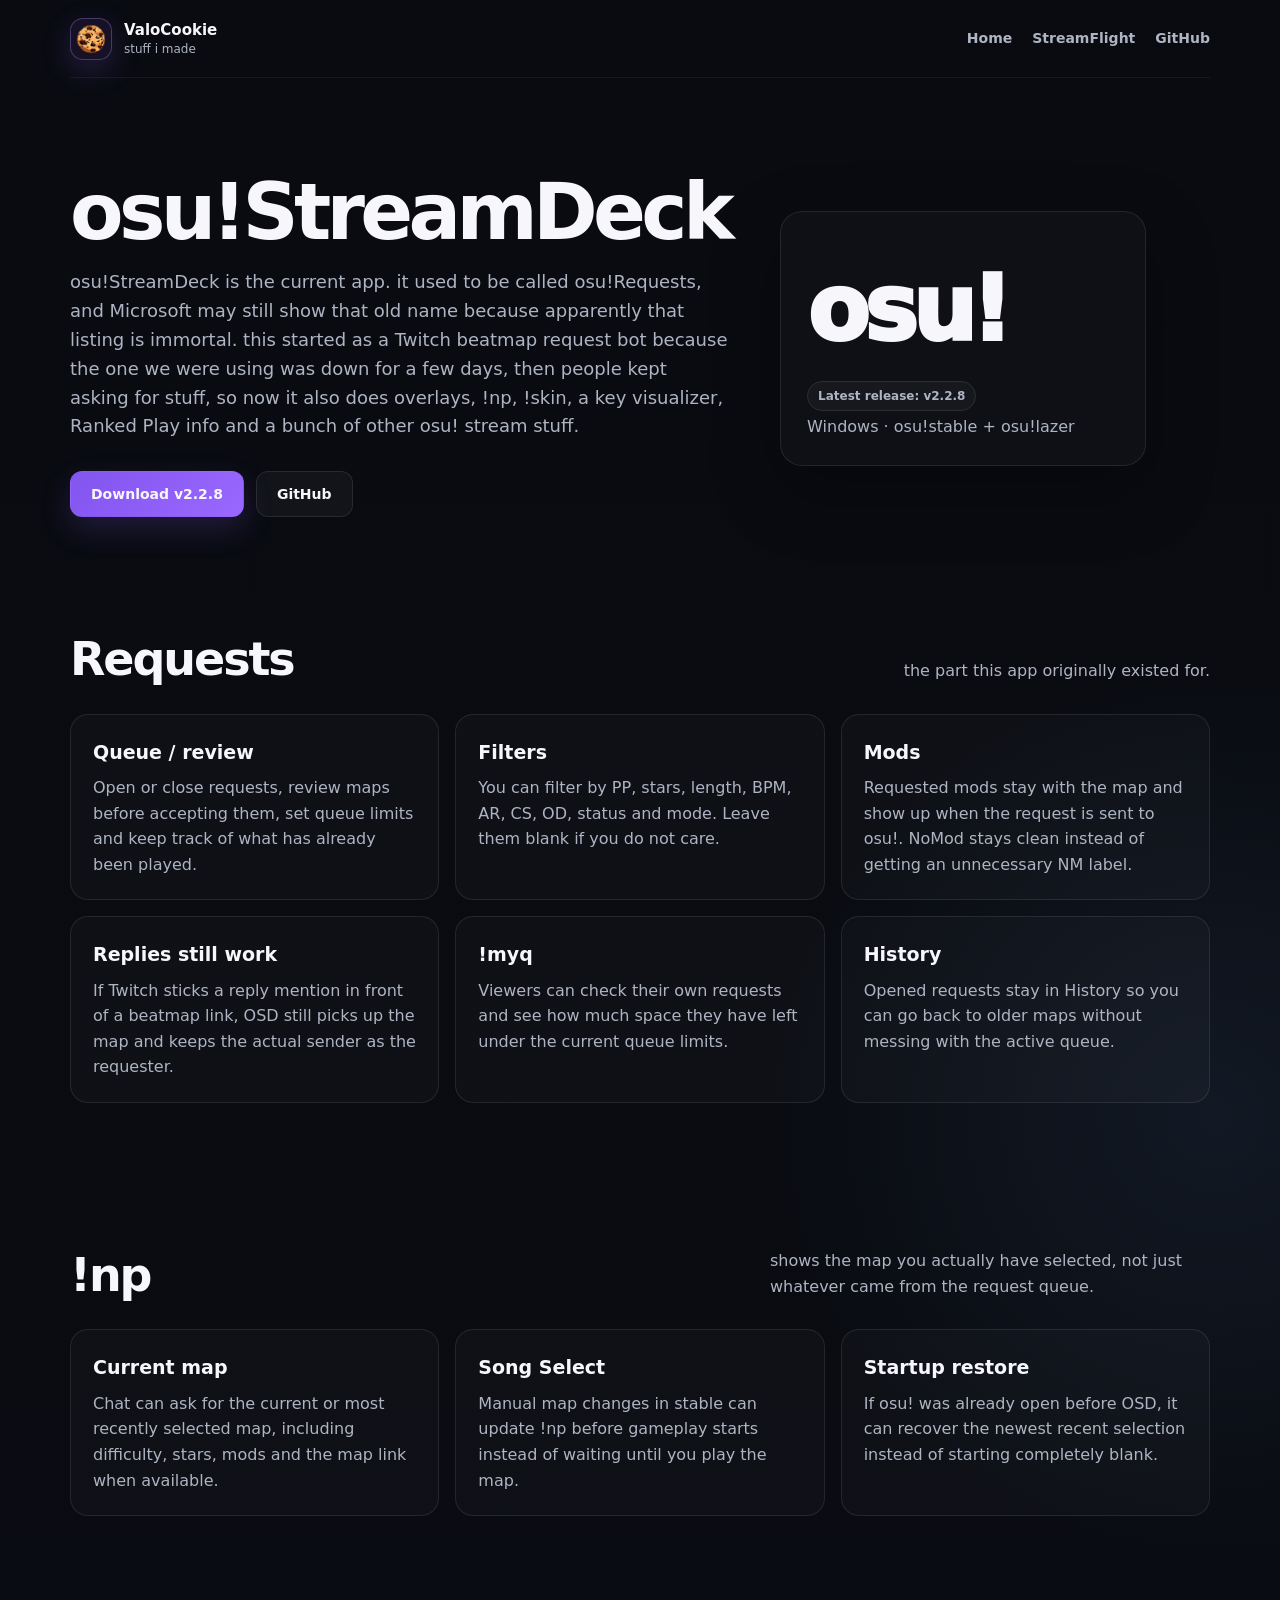
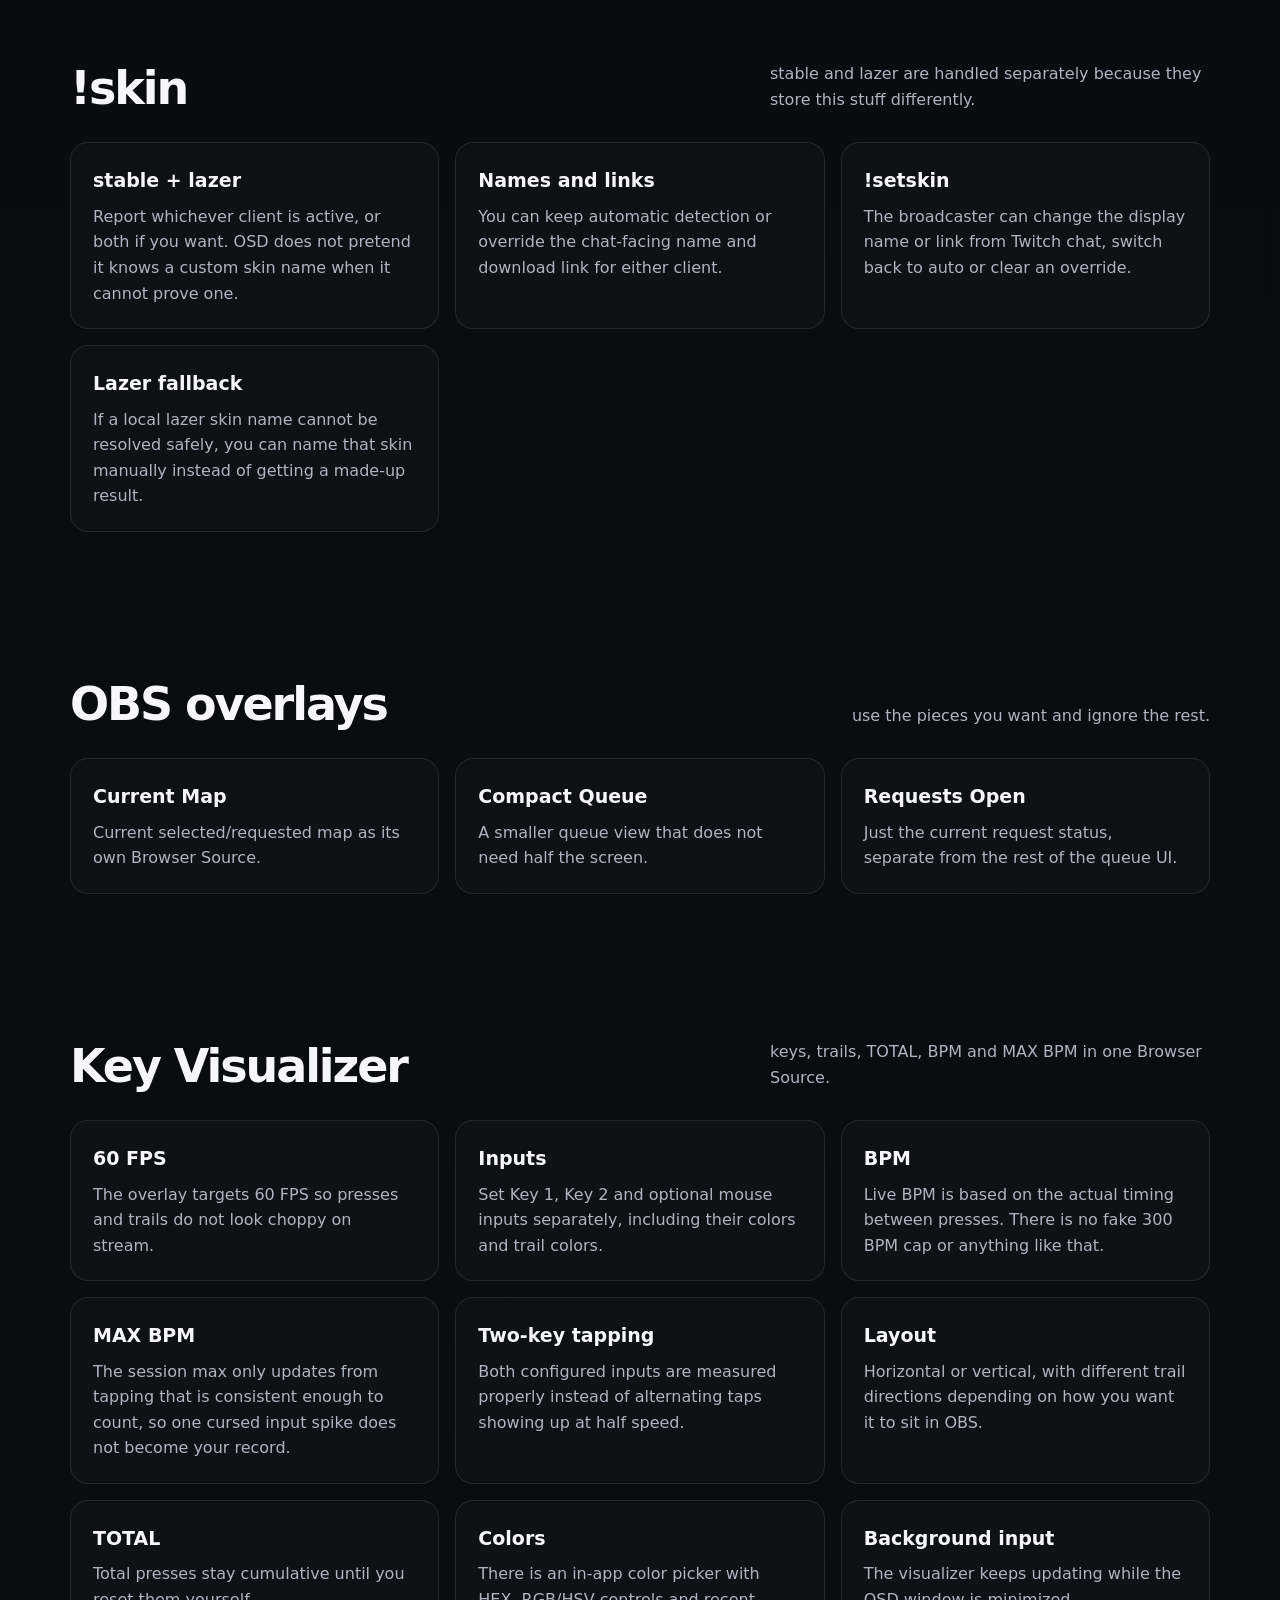
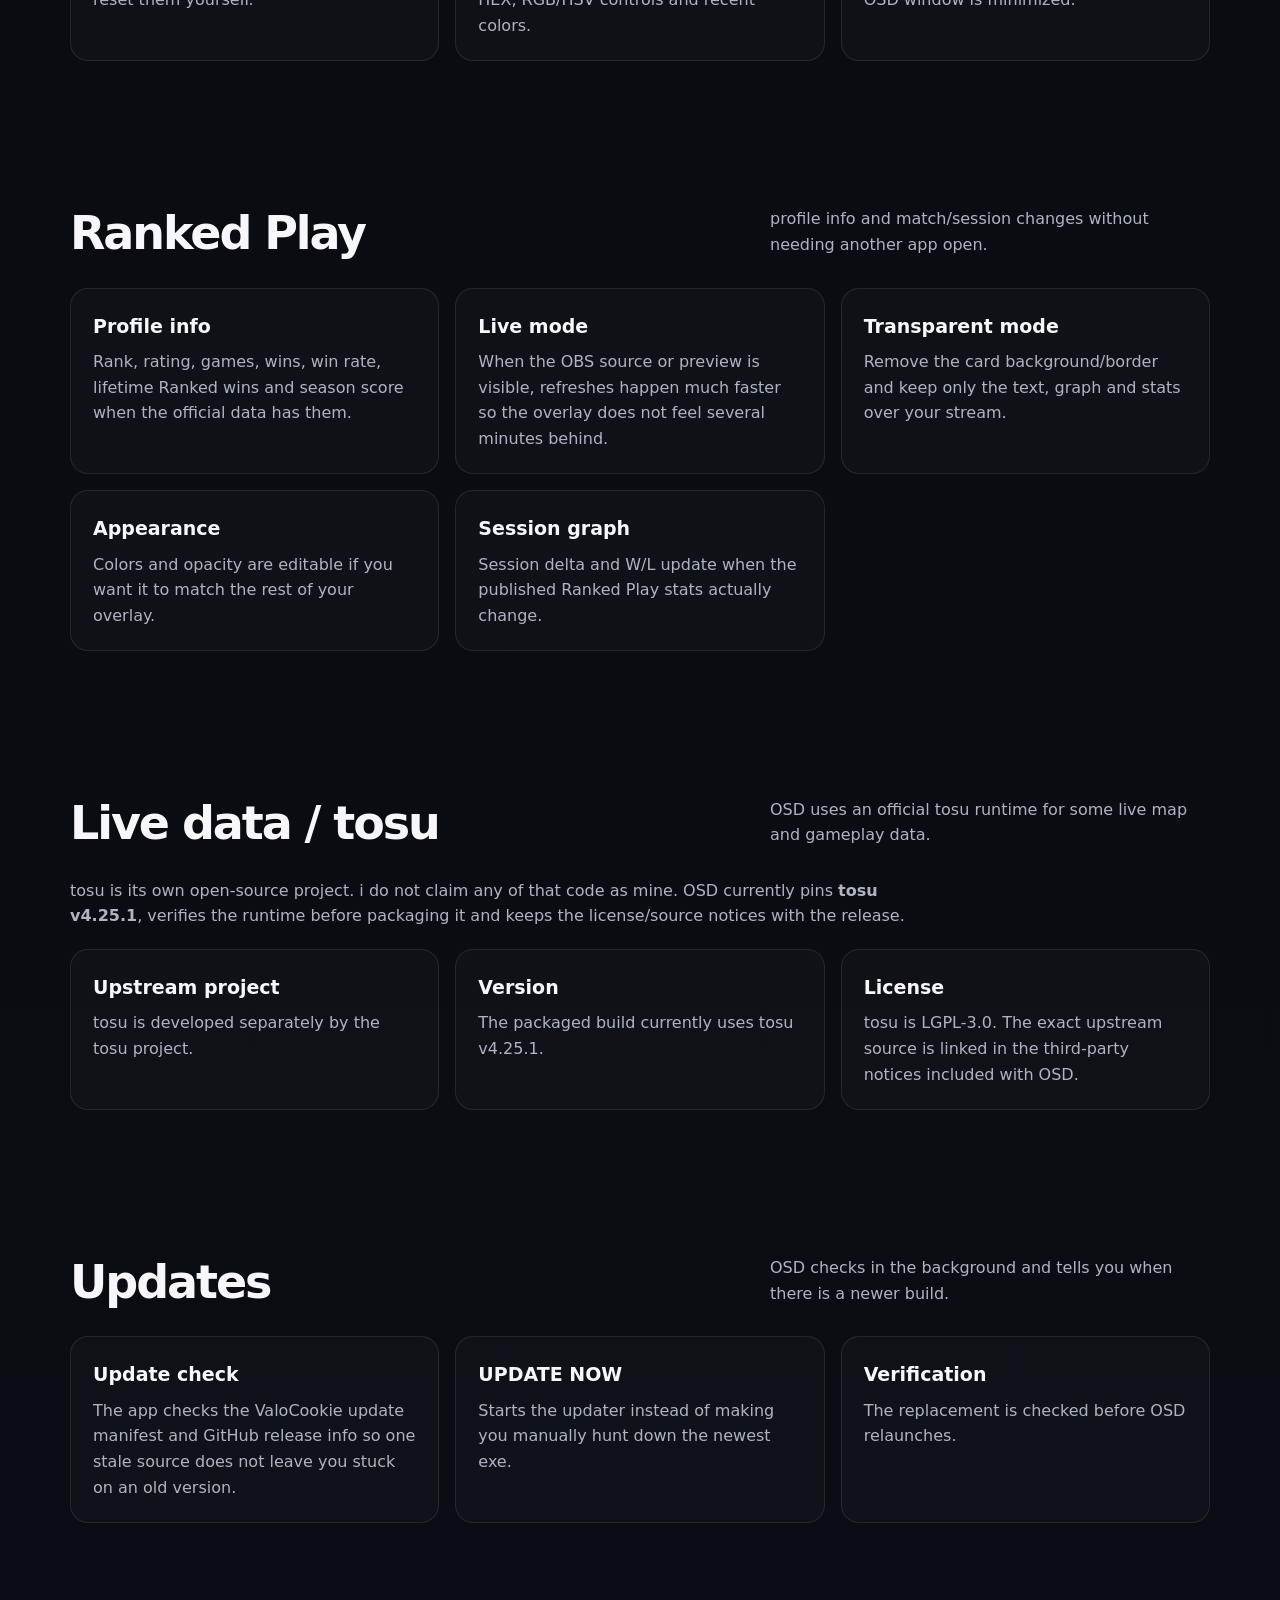
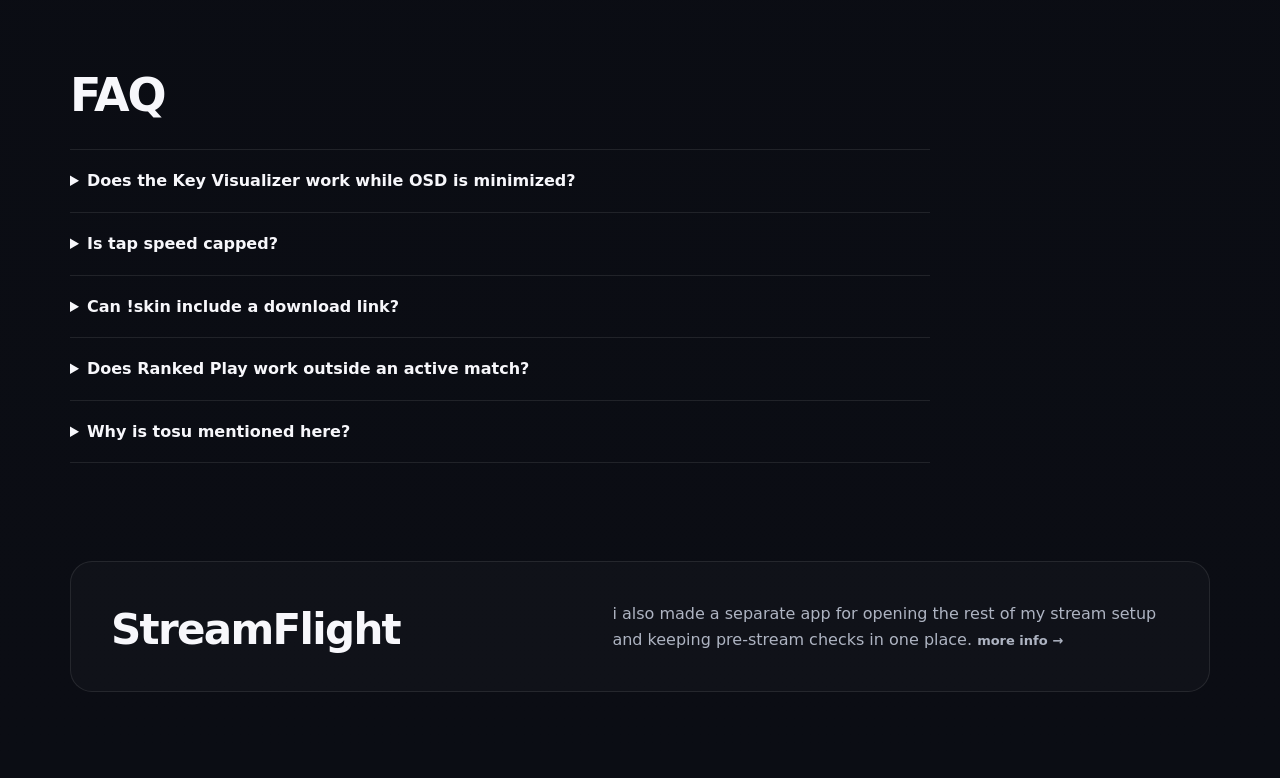
==== commit aec79e75: "Redirect legacy osu!Requests page to osu!StreamDeck" ====
--- a/osu-requests/index.html
+++ b/osu-requests/index.html
@@ -3,294 +3,12 @@
 <head>
   <meta charset="utf-8">
   <meta name="viewport" content="width=device-width, initial-scale=1">
-  <meta name="theme-color" content="#0b0d14">
-  <meta name="description" content="osu!StreamDeck is a Windows tool for Twitch beatmap requests, OBS overlays, a key visualizer, !skin, !np and Ranked Play info.">
   <meta name="robots" content="index,follow">
-  <link rel="canonical" href="https://valocookie.github.io/osu-requests/">
-  <meta property="og:title" content="osu!StreamDeck">
-  <meta property="og:description" content="Twitch beatmap requests, OBS overlays, key/BPM visualizer, !skin, !np and Ranked Play tools for osu!stable and osu!lazer.">
-  <meta property="og:url" content="https://valocookie.github.io/osu-requests/">
-  <meta property="og:type" content="website">
-  <meta property="og:image" content="https://valocookie.github.io/assets/valocookie-banner.jpg">
-  <meta name="twitter:card" content="summary_large_image">
-  <title>osu!StreamDeck</title>
-  <link rel="icon" href="/assets/favicon.png" type="image/png">
-  <link rel="icon" href="/assets/favicon.svg" type="image/svg+xml">
-  <link rel="stylesheet" href="/styles.css?v=3.4-auto-releases">
+  <link rel="canonical" href="https://valocookie.github.io/osustreamdeck/">
+  <meta http-equiv="refresh" content="0; url=/osustreamdeck/">
+  <title>osu!StreamDeck — formerly osu!Requests</title>
 </head>
 <body>
-  <header class="site-header shell">
-    <a class="brand" href="/" aria-label="ValoCookie home">
-      <span class="brand-mark"><img src="/assets/valocookie-cookie-128.png" alt=""></span>
-      <span class="brand-copy"><strong>ValoCookie</strong><small>stuff i made</small></span>
-    </a>
-    <nav aria-label="Main navigation">
-      <a href="/">Home</a>
-      <a href="/streamflight/">StreamFlight</a>
-      <a href="https://github.com/ValoCookie/osu-Requests" target="_blank" rel="noreferrer">GitHub</a>
-    </nav>
-  </header>
-
-  <main>
-    <section class="app-hero shell">
-      <div class="app-hero-grid">
-        <div>
-          <h1>osu!StreamDeck</h1>
-          <p class="hero-copy">
-            this started as a Twitch beatmap request bot because the one we were using was down for a few days.
-            then people kept asking for stuff, so now it also does overlays, !np, !skin, a key visualizer, Ranked Play info and a bunch of other osu! stream stuff.
-          </p>
-          <div class="hero-actions">
-            <a class="button button-primary" id="osu-download-detail" href="https://github.com/ValoCookie/osu-Requests/releases" target="_blank" rel="noreferrer">Download</a>
-            <a class="button button-secondary" href="https://github.com/ValoCookie/osu-Requests" target="_blank" rel="noreferrer">GitHub</a>
-          </div>
-        </div>
-
-        <aside class="app-badge">
-          <div class="giant">osu!</div>
-          <span class="release-chip" id="osu-status-detail">Latest release</span>
-          <p>Windows · osu!stable + osu!lazer</p>
-        </aside>
-      </div>
-    </section>
-
-    <section class="section shell">
-      <div class="section-head">
-        <div><h2>Requests</h2></div>
-        <p>the part this app originally existed for.</p>
-      </div>
-
-      <div class="detail-grid">
-        <article class="detail-card">
-          <h3>Queue / review</h3>
-          <p>Open or close requests, review maps before accepting them, set queue limits and keep track of what has already been played.</p>
-        </article>
-        <article class="detail-card">
-          <h3>Filters</h3>
-          <p>You can filter by PP, stars, length, BPM, AR, CS, OD, status and mode. Leave them blank if you do not care.</p>
-        </article>
-        <article class="detail-card">
-          <h3>Mods</h3>
-          <p>Requested mods stay with the map and show up when the request is sent to osu!. NoMod stays clean instead of getting an unnecessary NM label.</p>
-        </article>
-        <article class="detail-card">
-          <h3>Replies still work</h3>
-          <p>If Twitch sticks a reply mention in front of a beatmap link, OSD still picks up the map and keeps the actual sender as the requester.</p>
-        </article>
-        <article class="detail-card">
-          <h3>!myq</h3>
-          <p>Viewers can check their own requests and see how much space they have left under the current queue limits.</p>
-        </article>
-        <article class="detail-card">
-          <h3>History</h3>
-          <p>Opened requests stay in History so you can go back to older maps without messing with the active queue.</p>
-        </article>
-      </div>
-    </section>
-
-    <section class="section shell">
-      <div class="section-head">
-        <div><h2>!np</h2></div>
-        <p>shows the map you actually have selected, not just whatever came from the request queue.</p>
-      </div>
-
-      <div class="detail-grid">
-        <article class="detail-card">
-          <h3>Current map</h3>
-          <p>Chat can ask for the current or most recently selected map, including difficulty, stars, mods and the map link when available.</p>
-        </article>
-        <article class="detail-card">
-          <h3>Song Select</h3>
-          <p>Manual map changes in stable can update !np before gameplay starts instead of waiting until you play the map.</p>
-        </article>
-        <article class="detail-card">
-          <h3>Startup restore</h3>
-          <p>If osu! was already open before OSD, it can recover the newest recent selection instead of starting completely blank.</p>
-        </article>
-      </div>
-    </section>
-
-    <section class="section shell">
-      <div class="section-head">
-        <div><h2>!skin</h2></div>
-        <p>stable and lazer are handled separately because they store this stuff differently.</p>
-      </div>
-
-      <div class="detail-grid">
-        <article class="detail-card">
-          <h3>stable + lazer</h3>
-          <p>Report whichever client is active, or both if you want. OSD does not pretend it knows a custom skin name when it cannot prove one.</p>
-        </article>
-        <article class="detail-card">
-          <h3>Names and links</h3>
-          <p>You can keep automatic detection or override the chat-facing name and download link for either client.</p>
-        </article>
-        <article class="detail-card">
-          <h3>!setskin</h3>
-          <p>The broadcaster can change the display name or link from Twitch chat, switch back to auto or clear an override.</p>
-        </article>
-        <article class="detail-card">
-          <h3>Lazer fallback</h3>
-          <p>If a local lazer skin name cannot be resolved safely, you can name that skin manually instead of getting a made-up result.</p>
-        </article>
-      </div>
-    </section>
-
-    <section class="section shell">
-      <div class="section-head">
-        <div><h2>OBS overlays</h2></div>
-        <p>use the pieces you want and ignore the rest.</p>
-      </div>
-
-      <div class="detail-grid">
-        <article class="detail-card"><h3>Current Map</h3><p>Current selected/requested map as its own Browser Source.</p></article>
-        <article class="detail-card"><h3>Compact Queue</h3><p>A smaller queue view that does not need half the screen.</p></article>
-        <article class="detail-card"><h3>Requests Open</h3><p>Just the current request status, separate from the rest of the queue UI.</p></article>
-      </div>
-    </section>
-
-    <section class="section shell">
-      <div class="section-head">
-        <div><h2>Key Visualizer</h2></div>
-        <p>keys, trails, TOTAL, BPM and MAX BPM in one Browser Source.</p>
-      </div>
-
-      <div class="detail-grid">
-        <article class="detail-card">
-          <h3>60 FPS</h3>
-          <p>The overlay targets 60 FPS so presses and trails do not look choppy on stream.</p>
-        </article>
-        <article class="detail-card">
-          <h3>Inputs</h3>
-          <p>Set Key 1, Key 2 and optional mouse inputs separately, including their colors and trail colors.</p>
-        </article>
-        <article class="detail-card">
-          <h3>BPM</h3>
-          <p>Live BPM is based on the actual timing between presses. There is no fake 300 BPM cap or anything like that.</p>
-        </article>
-        <article class="detail-card">
-          <h3>MAX BPM</h3>
-          <p>The session max only updates from tapping that is consistent enough to count, so one cursed input spike does not become your record.</p>
-        </article>
-        <article class="detail-card">
-          <h3>Two-key tapping</h3>
-          <p>Both configured inputs are measured properly instead of alternating taps showing up at half speed.</p>
-        </article>
-        <article class="detail-card">
-          <h3>Layout</h3>
-          <p>Horizontal or vertical, with different trail directions depending on how you want it to sit in OBS.</p>
-        </article>
-        <article class="detail-card">
-          <h3>TOTAL</h3>
-          <p>Total presses stay cumulative until you reset them yourself.</p>
-        </article>
-        <article class="detail-card">
-          <h3>Colors</h3>
-          <p>There is an in-app color picker with HEX, RGB/HSV controls and recent colors.</p>
-        </article>
-        <article class="detail-card">
-          <h3>Background input</h3>
-          <p>The visualizer keeps updating while the OSD window is minimized.</p>
-        </article>
-      </div>
-    </section>
-
-    <section class="section shell">
-      <div class="section-head">
-        <div><h2>Ranked Play</h2></div>
-        <p>profile info and match/session changes without needing another app open.</p>
-      </div>
-
-      <div class="detail-grid">
-        <article class="detail-card">
-          <h3>Profile info</h3>
-          <p>Rank, rating, games, wins, win rate, lifetime Ranked wins and season score when the official data has them.</p>
-        </article>
-        <article class="detail-card">
-          <h3>Live mode</h3>
-          <p>When the OBS source or preview is visible, refreshes happen much faster so the overlay does not feel several minutes behind.</p>
-        </article>
-        <article class="detail-card">
-          <h3>Transparent mode</h3>
-          <p>Remove the card background/border and keep only the text, graph and stats over your stream.</p>
-        </article>
-        <article class="detail-card">
-          <h3>Appearance</h3>
-          <p>Colors and opacity are editable if you want it to match the rest of your overlay.</p>
-        </article>
-        <article class="detail-card">
-          <h3>Session graph</h3>
-          <p>Session delta and W/L update when the published Ranked Play stats actually change.</p>
-        </article>
-      </div>
-    </section>
-
-    <section class="section shell">
-      <div class="section-head">
-        <div><h2>Live data / tosu</h2></div>
-        <p>OSD uses an official tosu runtime for some live map and gameplay data.</p>
-      </div>
-
-      <p class="description" style="max-width: 850px;">
-        tosu is its own open-source project. i do not claim any of that code as mine.
-        OSD currently pins <strong>tosu v4.25.1</strong>, verifies the runtime before packaging it and keeps the license/source notices with the release.
-      </p>
-
-      <div class="detail-grid">
-        <article class="detail-card">
-          <h3>Upstream project</h3>
-          <p>tosu is developed separately by the tosu project.</p>
-        </article>
-        <article class="detail-card">
-          <h3>Version</h3>
-          <p>The packaged build currently uses tosu v4.25.1.</p>
-        </article>
-        <article class="detail-card">
-          <h3>License</h3>
-          <p>tosu is LGPL-3.0. The exact upstream source is linked in the third-party notices included with OSD.</p>
-        </article>
-      </div>
-    </section>
-
-    <section class="section shell">
-      <div class="section-head">
-        <div><h2>Updates</h2></div>
-        <p>OSD checks in the background and tells you when there is a newer build.</p>
-      </div>
-
-      <div class="detail-grid">
-        <article class="detail-card">
-          <h3>Update check</h3>
-          <p>The app checks the ValoCookie update manifest and GitHub release info so one stale source does not leave you stuck on an old version.</p>
-        </article>
-        <article class="detail-card">
-          <h3>UPDATE NOW</h3>
-          <p>Starts the updater instead of making you manually hunt down the newest exe.</p>
-        </article>
-        <article class="detail-card">
-          <h3>Verification</h3>
-          <p>The replacement is checked before OSD relaunches.</p>
-        </article>
-      </div>
-    </section>
-
-    <section class="section shell">
-      <div class="section-head"><div><h2>FAQ</h2></div></div>
-      <div class="faq">
-        <details><summary>Does the Key Visualizer work while OSD is minimized?</summary><p>Yep. Supported keyboard and mouse bindings keep being captured in the background.</p></details>
-        <details><summary>Is tap speed capped?</summary><p>No artificial BPM cap. The value comes from the input timing.</p></details>
-        <details><summary>Can !skin include a download link?</summary><p>Yep. Stable and lazer can each have their own display name and link.</p></details>
-        <details><summary>Does Ranked Play work outside an active match?</summary><p>Profile info can still refresh outside a match. The faster live refresh is mainly for when the overlay or preview is open.</p></details>
-        <details><summary>Why is tosu mentioned here?</summary><p>Because OSD uses it for some live osu! telemetry and i would rather be very obvious about what is mine and what is not.</p></details>
-      </div>
-    </section>
-
-    <section class="band shell">
-      <div><h2>StreamFlight</h2></div>
-      <p>i also made a separate app for opening the rest of my stream setup and keeping pre-stream checks in one place. <a class="text-link" href="/streamflight/">more info →</a></p>
-    </section>
-  </main>
-
-  <script src="/script.js?v=3.4-auto-releases" defer></script>
+  <p>osu!Requests is the old name for <a href="/osustreamdeck/">osu!StreamDeck</a>. Microsoft may still show the old listing, but this is the same app.</p>
 </body>
 </html>
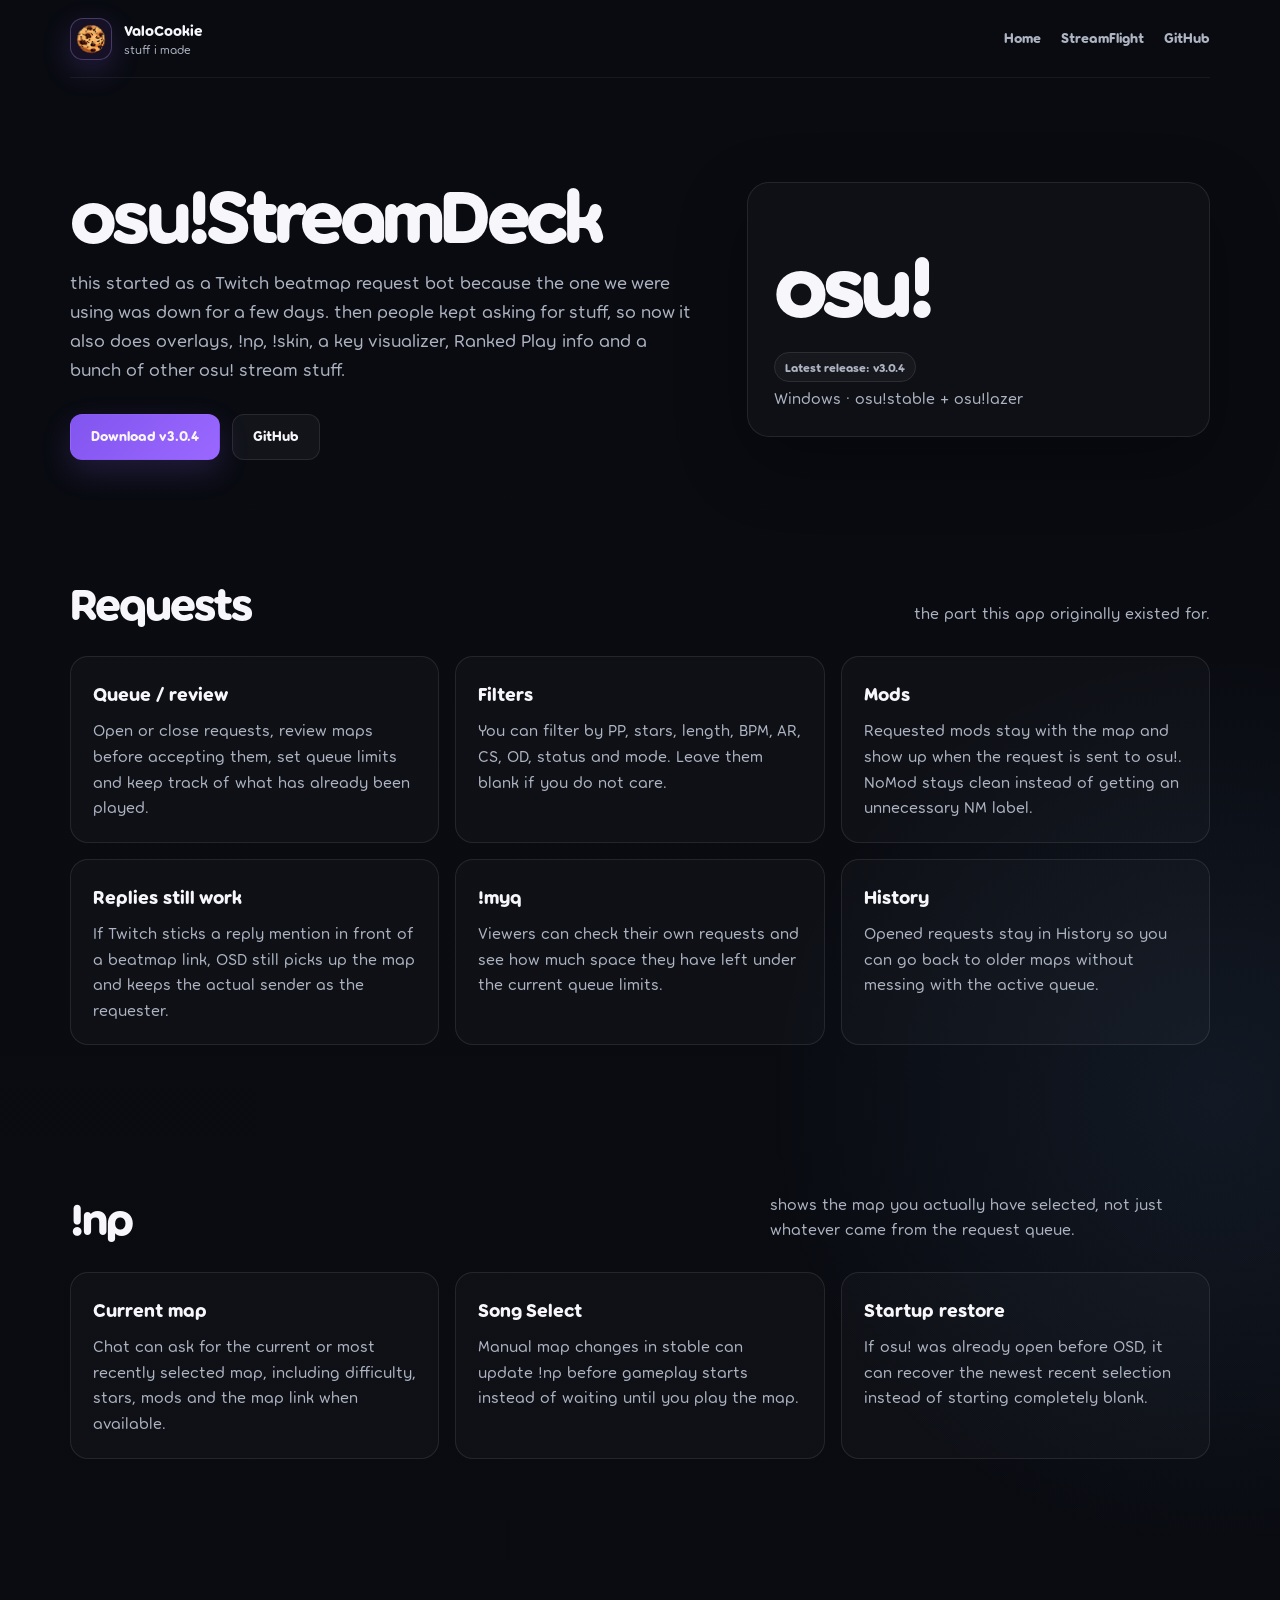
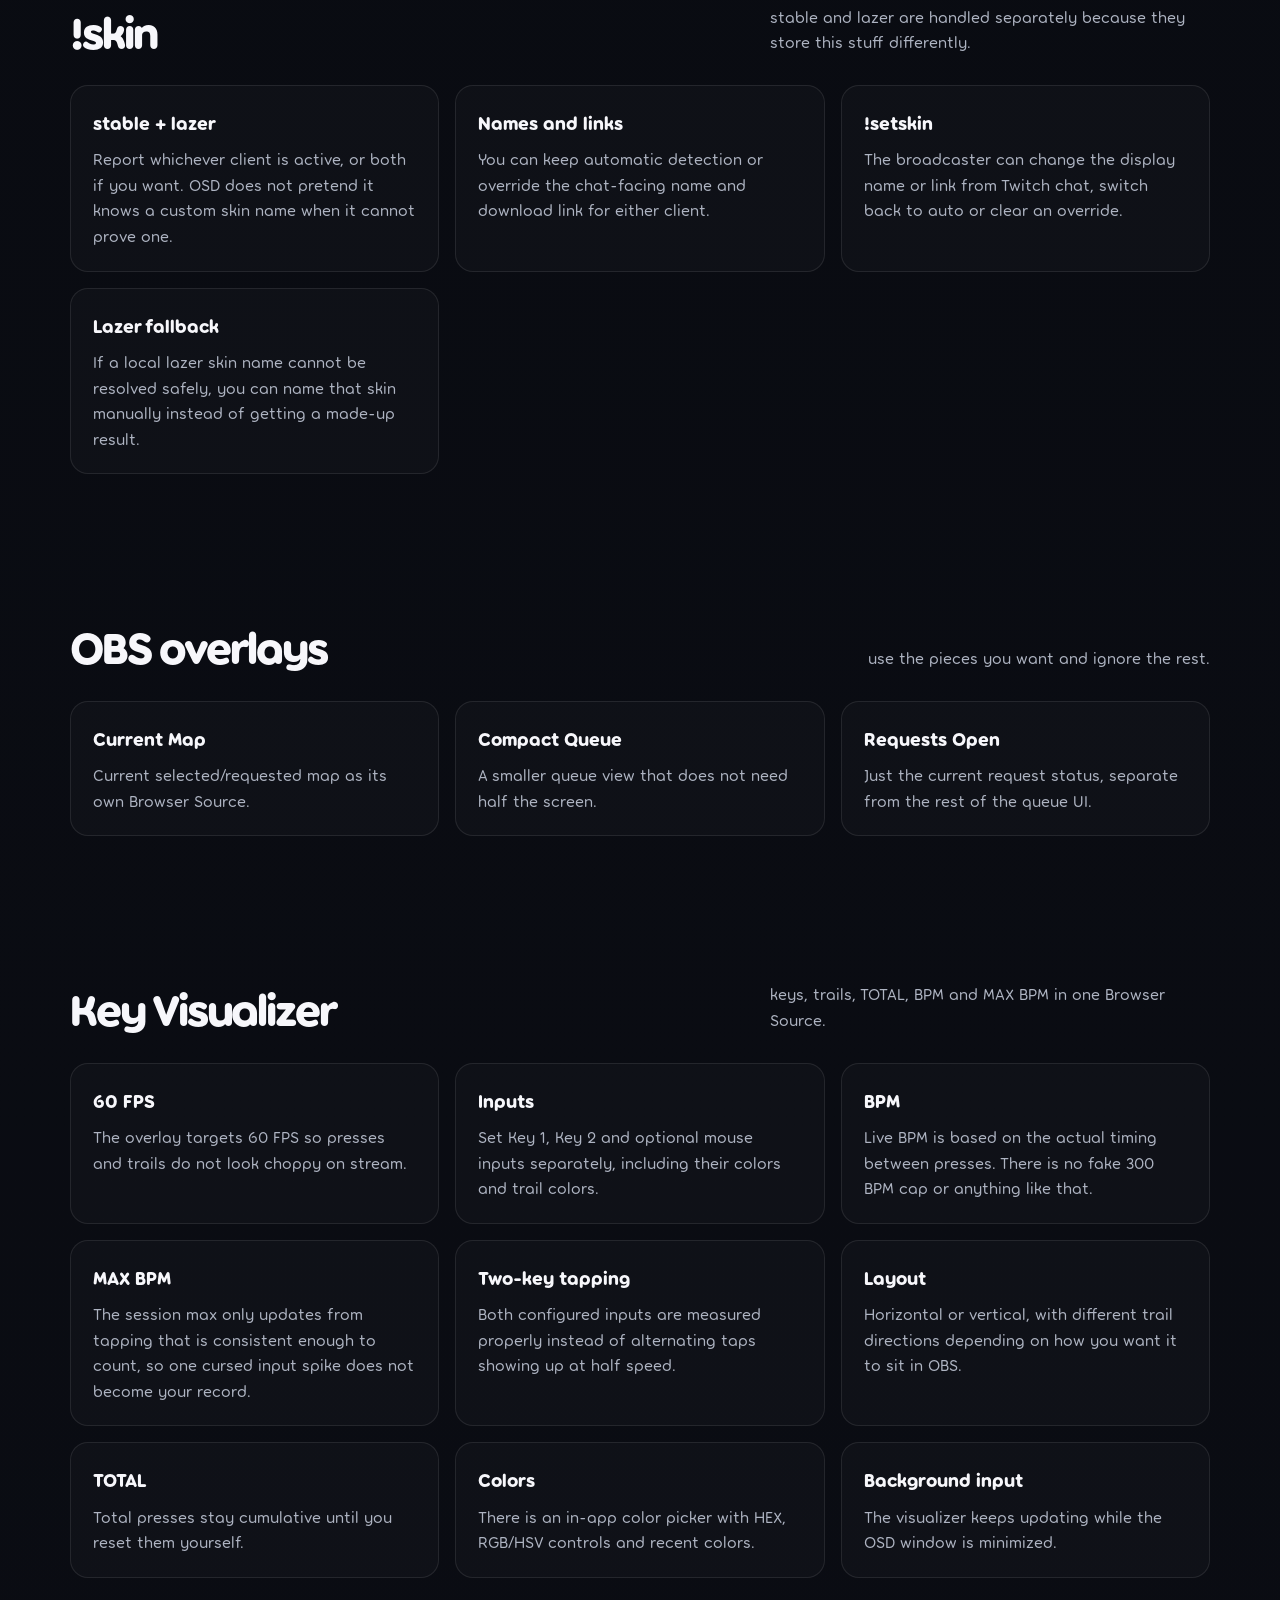
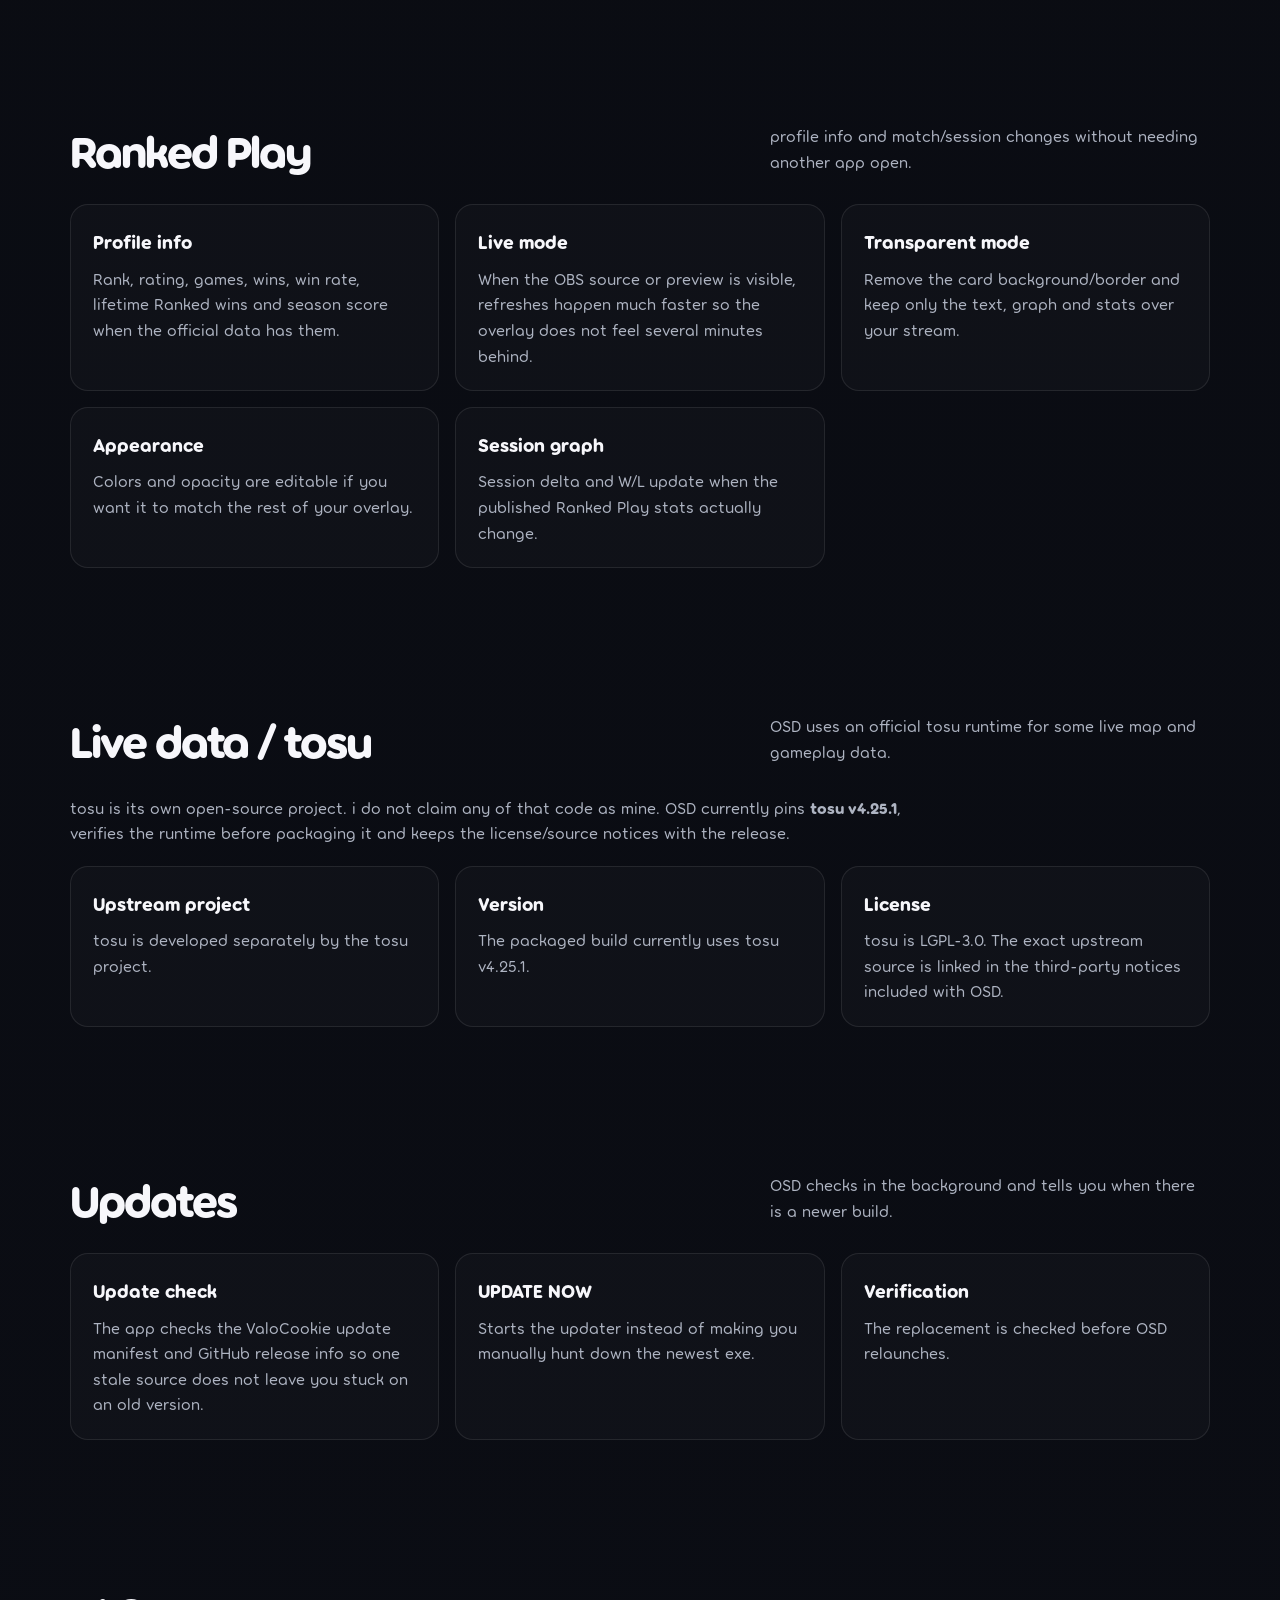
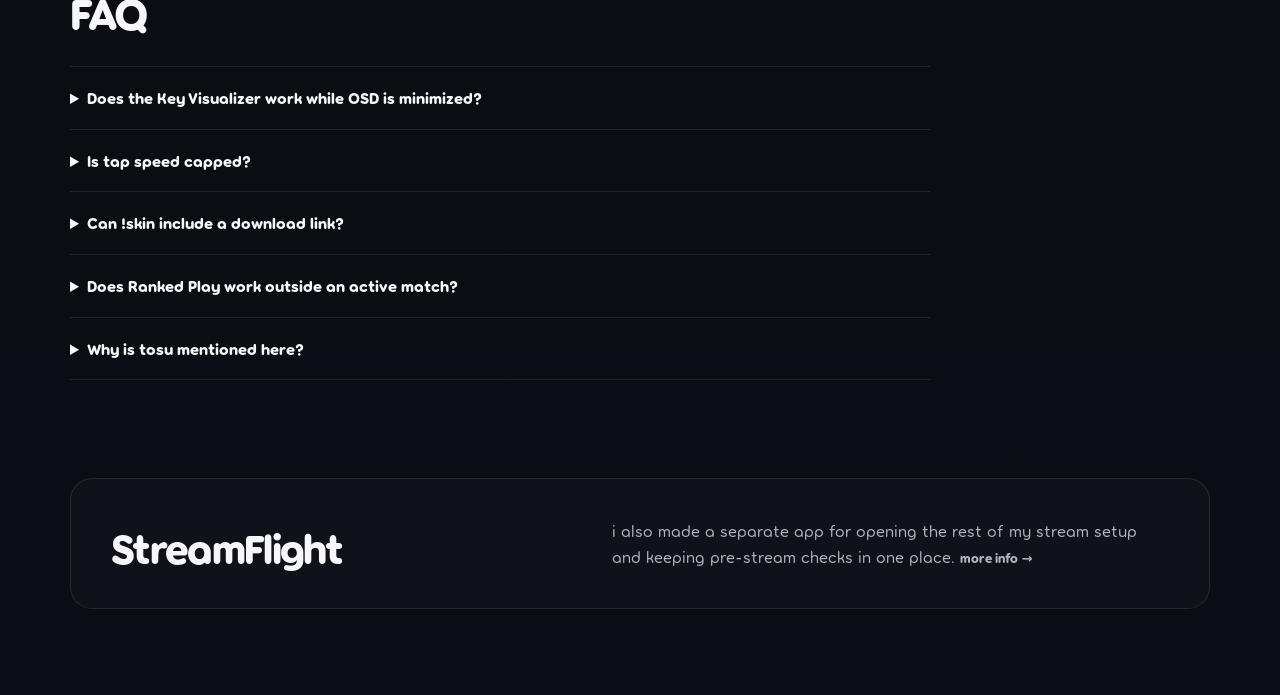
==== commit 2f38c464: "Add files via upload" ====
--- a/osu-requests/index.html
+++ b/osu-requests/index.html
@@ -3,12 +3,294 @@
 <head>
   <meta charset="utf-8">
   <meta name="viewport" content="width=device-width, initial-scale=1">
+  <meta name="theme-color" content="#0b0d14">
+  <meta name="description" content="osu!StreamDeck is a Windows tool for Twitch beatmap requests, OBS overlays, a key visualizer, !skin, !np and Ranked Play info.">
   <meta name="robots" content="index,follow">
-  <link rel="canonical" href="https://valocookie.github.io/osustreamdeck/">
-  <meta http-equiv="refresh" content="0; url=/osustreamdeck/">
-  <title>osu!StreamDeck — formerly osu!Requests</title>
+  <link rel="canonical" href="https://valocookie.github.io/osu-requests/">
+  <meta property="og:title" content="osu!StreamDeck">
+  <meta property="og:description" content="Twitch beatmap requests, OBS overlays, key/BPM visualizer, !skin, !np and Ranked Play tools for osu!stable and osu!lazer.">
+  <meta property="og:url" content="https://valocookie.github.io/osu-requests/">
+  <meta property="og:type" content="website">
+  <meta property="og:image" content="https://valocookie.github.io/assets/valocookie-banner.jpg">
+  <meta name="twitter:card" content="summary_large_image">
+  <title>osu!StreamDeck</title>
+
+  <link rel="icon" type="image/png" href="/assets/favicon-32.png?v=2">
+  <link rel="stylesheet" href="/styles.css?v=3.4-auto-releases">
 </head>
 <body>
-  <p>osu!Requests is the old name for <a href="/osustreamdeck/">osu!StreamDeck</a>. Microsoft may still show the old listing, but this is the same app.</p>
+  <header class="site-header shell">
+    <a class="brand" href="/" aria-label="ValoCookie home">
+      <span class="brand-mark"><img src="/assets/valocookie-cookie-128.png" alt=""></span>
+      <span class="brand-copy"><strong>ValoCookie</strong><small>stuff i made</small></span>
+    </a>
+    <nav aria-label="Main navigation">
+      <a href="/">Home</a>
+      <a href="/streamflight/">StreamFlight</a>
+      <a href="https://github.com/ValoCookie/osu-Requests" target="_blank" rel="noreferrer">GitHub</a>
+    </nav>
+  </header>
+
+  <main>
+    <section class="app-hero shell">
+      <div class="app-hero-grid">
+        <div>
+          <h1>osu!StreamDeck</h1>
+          <p class="hero-copy">
+            this started as a Twitch beatmap request bot because the one we were using was down for a few days.
+            then people kept asking for stuff, so now it also does overlays, !np, !skin, a key visualizer, Ranked Play info and a bunch of other osu! stream stuff.
+          </p>
+          <div class="hero-actions">
+            <a class="button button-primary" id="osu-download-detail" href="https://github.com/ValoCookie/osu-Requests/releases" target="_blank" rel="noreferrer">Download</a>
+            <a class="button button-secondary" href="https://github.com/ValoCookie/osu-Requests" target="_blank" rel="noreferrer">GitHub</a>
+          </div>
+        </div>
+
+        <aside class="app-badge">
+          <div class="giant">osu!</div>
+          <span class="release-chip" id="osu-status-detail">Latest release</span>
+          <p>Windows · osu!stable + osu!lazer</p>
+        </aside>
+      </div>
+    </section>
+
+    <section class="section shell">
+      <div class="section-head">
+        <div><h2>Requests</h2></div>
+        <p>the part this app originally existed for.</p>
+      </div>
+
+      <div class="detail-grid">
+        <article class="detail-card">
+          <h3>Queue / review</h3>
+          <p>Open or close requests, review maps before accepting them, set queue limits and keep track of what has already been played.</p>
+        </article>
+        <article class="detail-card">
+          <h3>Filters</h3>
+          <p>You can filter by PP, stars, length, BPM, AR, CS, OD, status and mode. Leave them blank if you do not care.</p>
+        </article>
+        <article class="detail-card">
+          <h3>Mods</h3>
+          <p>Requested mods stay with the map and show up when the request is sent to osu!. NoMod stays clean instead of getting an unnecessary NM label.</p>
+        </article>
+        <article class="detail-card">
+          <h3>Replies still work</h3>
+          <p>If Twitch sticks a reply mention in front of a beatmap link, OSD still picks up the map and keeps the actual sender as the requester.</p>
+        </article>
+        <article class="detail-card">
+          <h3>!myq</h3>
+          <p>Viewers can check their own requests and see how much space they have left under the current queue limits.</p>
+        </article>
+        <article class="detail-card">
+          <h3>History</h3>
+          <p>Opened requests stay in History so you can go back to older maps without messing with the active queue.</p>
+        </article>
+      </div>
+    </section>
+
+    <section class="section shell">
+      <div class="section-head">
+        <div><h2>!np</h2></div>
+        <p>shows the map you actually have selected, not just whatever came from the request queue.</p>
+      </div>
+
+      <div class="detail-grid">
+        <article class="detail-card">
+          <h3>Current map</h3>
+          <p>Chat can ask for the current or most recently selected map, including difficulty, stars, mods and the map link when available.</p>
+        </article>
+        <article class="detail-card">
+          <h3>Song Select</h3>
+          <p>Manual map changes in stable can update !np before gameplay starts instead of waiting until you play the map.</p>
+        </article>
+        <article class="detail-card">
+          <h3>Startup restore</h3>
+          <p>If osu! was already open before OSD, it can recover the newest recent selection instead of starting completely blank.</p>
+        </article>
+      </div>
+    </section>
+
+    <section class="section shell">
+      <div class="section-head">
+        <div><h2>!skin</h2></div>
+        <p>stable and lazer are handled separately because they store this stuff differently.</p>
+      </div>
+
+      <div class="detail-grid">
+        <article class="detail-card">
+          <h3>stable + lazer</h3>
+          <p>Report whichever client is active, or both if you want. OSD does not pretend it knows a custom skin name when it cannot prove one.</p>
+        </article>
+        <article class="detail-card">
+          <h3>Names and links</h3>
+          <p>You can keep automatic detection or override the chat-facing name and download link for either client.</p>
+        </article>
+        <article class="detail-card">
+          <h3>!setskin</h3>
+          <p>The broadcaster can change the display name or link from Twitch chat, switch back to auto or clear an override.</p>
+        </article>
+        <article class="detail-card">
+          <h3>Lazer fallback</h3>
+          <p>If a local lazer skin name cannot be resolved safely, you can name that skin manually instead of getting a made-up result.</p>
+        </article>
+      </div>
+    </section>
+
+    <section class="section shell">
+      <div class="section-head">
+        <div><h2>OBS overlays</h2></div>
+        <p>use the pieces you want and ignore the rest.</p>
+      </div>
+
+      <div class="detail-grid">
+        <article class="detail-card"><h3>Current Map</h3><p>Current selected/requested map as its own Browser Source.</p></article>
+        <article class="detail-card"><h3>Compact Queue</h3><p>A smaller queue view that does not need half the screen.</p></article>
+        <article class="detail-card"><h3>Requests Open</h3><p>Just the current request status, separate from the rest of the queue UI.</p></article>
+      </div>
+    </section>
+
+    <section class="section shell">
+      <div class="section-head">
+        <div><h2>Key Visualizer</h2></div>
+        <p>keys, trails, TOTAL, BPM and MAX BPM in one Browser Source.</p>
+      </div>
+
+      <div class="detail-grid">
+        <article class="detail-card">
+          <h3>60 FPS</h3>
+          <p>The overlay targets 60 FPS so presses and trails do not look choppy on stream.</p>
+        </article>
+        <article class="detail-card">
+          <h3>Inputs</h3>
+          <p>Set Key 1, Key 2 and optional mouse inputs separately, including their colors and trail colors.</p>
+        </article>
+        <article class="detail-card">
+          <h3>BPM</h3>
+          <p>Live BPM is based on the actual timing between presses. There is no fake 300 BPM cap or anything like that.</p>
+        </article>
+        <article class="detail-card">
+          <h3>MAX BPM</h3>
+          <p>The session max only updates from tapping that is consistent enough to count, so one cursed input spike does not become your record.</p>
+        </article>
+        <article class="detail-card">
+          <h3>Two-key tapping</h3>
+          <p>Both configured inputs are measured properly instead of alternating taps showing up at half speed.</p>
+        </article>
+        <article class="detail-card">
+          <h3>Layout</h3>
+          <p>Horizontal or vertical, with different trail directions depending on how you want it to sit in OBS.</p>
+        </article>
+        <article class="detail-card">
+          <h3>TOTAL</h3>
+          <p>Total presses stay cumulative until you reset them yourself.</p>
+        </article>
+        <article class="detail-card">
+          <h3>Colors</h3>
+          <p>There is an in-app color picker with HEX, RGB/HSV controls and recent colors.</p>
+        </article>
+        <article class="detail-card">
+          <h3>Background input</h3>
+          <p>The visualizer keeps updating while the OSD window is minimized.</p>
+        </article>
+      </div>
+    </section>
+
+    <section class="section shell">
+      <div class="section-head">
+        <div><h2>Ranked Play</h2></div>
+        <p>profile info and match/session changes without needing another app open.</p>
+      </div>
+
+      <div class="detail-grid">
+        <article class="detail-card">
+          <h3>Profile info</h3>
+          <p>Rank, rating, games, wins, win rate, lifetime Ranked wins and season score when the official data has them.</p>
+        </article>
+        <article class="detail-card">
+          <h3>Live mode</h3>
+          <p>When the OBS source or preview is visible, refreshes happen much faster so the overlay does not feel several minutes behind.</p>
+        </article>
+        <article class="detail-card">
+          <h3>Transparent mode</h3>
+          <p>Remove the card background/border and keep only the text, graph and stats over your stream.</p>
+        </article>
+        <article class="detail-card">
+          <h3>Appearance</h3>
+          <p>Colors and opacity are editable if you want it to match the rest of your overlay.</p>
+        </article>
+        <article class="detail-card">
+          <h3>Session graph</h3>
+          <p>Session delta and W/L update when the published Ranked Play stats actually change.</p>
+        </article>
+      </div>
+    </section>
+
+    <section class="section shell">
+      <div class="section-head">
+        <div><h2>Live data / tosu</h2></div>
+        <p>OSD uses an official tosu runtime for some live map and gameplay data.</p>
+      </div>
+
+      <p class="description" style="max-width: 850px;">
+        tosu is its own open-source project. i do not claim any of that code as mine.
+        OSD currently pins <strong>tosu v4.25.1</strong>, verifies the runtime before packaging it and keeps the license/source notices with the release.
+      </p>
+
+      <div class="detail-grid">
+        <article class="detail-card">
+          <h3>Upstream project</h3>
+          <p>tosu is developed separately by the tosu project.</p>
+        </article>
+        <article class="detail-card">
+          <h3>Version</h3>
+          <p>The packaged build currently uses tosu v4.25.1.</p>
+        </article>
+        <article class="detail-card">
+          <h3>License</h3>
+          <p>tosu is LGPL-3.0. The exact upstream source is linked in the third-party notices included with OSD.</p>
+        </article>
+      </div>
+    </section>
+
+    <section class="section shell">
+      <div class="section-head">
+        <div><h2>Updates</h2></div>
+        <p>OSD checks in the background and tells you when there is a newer build.</p>
+      </div>
+
+      <div class="detail-grid">
+        <article class="detail-card">
+          <h3>Update check</h3>
+          <p>The app checks the ValoCookie update manifest and GitHub release info so one stale source does not leave you stuck on an old version.</p>
+        </article>
+        <article class="detail-card">
+          <h3>UPDATE NOW</h3>
+          <p>Starts the updater instead of making you manually hunt down the newest exe.</p>
+        </article>
+        <article class="detail-card">
+          <h3>Verification</h3>
+          <p>The replacement is checked before OSD relaunches.</p>
+        </article>
+      </div>
+    </section>
+
+    <section class="section shell">
+      <div class="section-head"><div><h2>FAQ</h2></div></div>
+      <div class="faq">
+        <details><summary>Does the Key Visualizer work while OSD is minimized?</summary><p>Yep. Supported keyboard and mouse bindings keep being captured in the background.</p></details>
+        <details><summary>Is tap speed capped?</summary><p>No artificial BPM cap. The value comes from the input timing.</p></details>
+        <details><summary>Can !skin include a download link?</summary><p>Yep. Stable and lazer can each have their own display name and link.</p></details>
+        <details><summary>Does Ranked Play work outside an active match?</summary><p>Profile info can still refresh outside a match. The faster live refresh is mainly for when the overlay or preview is open.</p></details>
+        <details><summary>Why is tosu mentioned here?</summary><p>Because OSD uses it for some live osu! telemetry and i would rather be very obvious about what is mine and what is not.</p></details>
+      </div>
+    </section>
+
+    <section class="band shell">
+      <div><h2>StreamFlight</h2></div>
+      <p>i also made a separate app for opening the rest of my stream setup and keeping pre-stream checks in one place. <a class="text-link" href="/streamflight/">more info →</a></p>
+    </section>
+  </main>
+
+  <script src="/script.js?v=3.4-auto-releases" defer></script>
 </body>
 </html>
--- a/styles.css
+++ b/styles.css
@@ -0,0 +1,276 @@
+@font-face { font-family: "Torus"; src: url("/assets/Torus-Regular.otf") format("opentype"); font-style: normal; font-weight: 400; font-display: swap; }
+@font-face { font-family: "Torus"; src: url("/assets/Torus-Bold.otf") format("opentype"); font-style: normal; font-weight: 700 950; font-display: swap; }
+
+/* ValoCookie Streamer Tools — site v3.3 */
+:root {
+  --bg: #0b0d14;
+  --panel: #121621;
+  --panel-soft: #171b27;
+  --border: rgba(255,255,255,.09);
+  --border-strong: rgba(255,255,255,.15);
+  --text: #f7f7fb;
+  --muted: #aeb4c2;
+  --muted-2: #7f8798;
+  --purple: #8f63ff;
+  --purple-soft: #b39aff;
+  --blue: #78b9ff;
+  --pink: #f29bcf;
+  --shadow: 0 24px 70px rgba(0,0,0,.32);
+  --radius: 22px;
+}
+* { box-sizing: border-box; }
+html { scroll-behavior: smooth; }
+body {
+  margin: 0; min-height: 100vh; color: var(--text);
+  background: radial-gradient(circle at 20% -10%, rgba(143,99,255,.16), transparent 32rem), radial-gradient(circle at 95% 20%, rgba(120,185,255,.08), transparent 28rem), linear-gradient(180deg, #090b11 0%, var(--bg) 100%);
+  font-family: "Torus", ui-sans-serif, system-ui, -apple-system, BlinkMacSystemFont, "Segoe UI", sans-serif;
+  line-height: 1.6;
+}
+a { color: inherit; }
+.shell { width: min(1140px, calc(100% - 40px)); margin-inline: auto; }
+.site-header { min-height:78px; display:flex; align-items:center; justify-content:space-between; gap:24px; border-bottom:1px solid rgba(255,255,255,.06); }
+.brand { display:flex; align-items:center; gap:12px; text-decoration:none; }
+.brand-mark { width:42px; height:42px; display:grid; place-items:center; border-radius:13px; overflow:hidden; box-shadow:0 10px 30px rgba(143,99,255,.2); flex:0 0 auto; }
+.brand-mark img { width:100%; height:100%; display:block; object-fit:cover; }
+.brand-copy strong,.brand-copy small { display:block; }
+.brand-copy strong { font-size:15px; }
+.brand-copy small { color:var(--muted); font-size:12px; margin-top:-2px; }
+nav { display:flex; gap:20px; align-items:center; flex-wrap:wrap; }
+nav a { color:var(--muted); text-decoration:none; font-size:14px; font-weight:750; }
+nav a:hover { color:var(--text); }
+.hero { padding:98px 0 86px; }
+.brand-banner {
+  position:relative;
+  height:clamp(170px,23vw,250px);
+  margin:0 auto 54px;
+  border:1px solid rgba(255,255,255,.10);
+  border-radius:28px;
+  overflow:visible;
+  background:
+    linear-gradient(180deg,rgba(5,7,15,.06),rgba(5,7,15,.26)),
+    url("/assets/valocookie-banner.jpg") center/cover no-repeat;
+  box-shadow:0 24px 70px rgba(0,0,0,.28), inset 0 0 0 1px rgba(143,99,255,.05);
+}
+.brand-banner::after {
+  content:"";
+  position:absolute;
+  inset:0;
+  border-radius:inherit;
+  background:linear-gradient(90deg,rgba(8,10,18,.22),transparent 42%,rgba(8,10,18,.06));
+  pointer-events:none;
+}
+.brand-banner-logo {
+  position:absolute;
+  left:50%;
+  bottom:0;
+  width:92px;
+  height:92px;
+  object-fit:cover;
+  border-radius:24px;
+  transform:translate(-50%,50%);
+  border:4px solid var(--bg);
+  box-shadow:0 16px 44px rgba(0,0,0,.42), 0 0 30px rgba(143,99,255,.26);
+  z-index:2;
+}
+
+.hero-center { text-align:center; }
+.eyebrow { color:var(--purple-soft); font-size:12px; font-weight:900; letter-spacing:.17em; text-transform:uppercase; }
+h1,h2,h3 { text-wrap:balance; }
+h1 { margin:14px 0 20px; font-size:clamp(48px,8vw,88px); line-height:.98; letter-spacing:-.06em; }
+h1 .gradient { background:linear-gradient(90deg,var(--purple-soft),var(--blue),var(--pink)); -webkit-background-clip:text; color:transparent; }
+.hero-copy { max-width:760px; margin:0 auto; color:var(--muted); font-size:18px; }
+.hero-actions { margin-top:30px; display:flex; justify-content:center; gap:12px; flex-wrap:wrap; }
+.button { min-height:46px; padding:0 20px; display:inline-flex; align-items:center; justify-content:center; border-radius:12px; border:1px solid transparent; text-decoration:none; font-weight:850; font-size:14px; transition:transform .16s ease,border-color .16s ease,background .16s ease; }
+.button:hover { transform:translateY(-2px); }
+.button-primary { background:linear-gradient(135deg,#8255ef,#9a68ff); box-shadow:0 12px 30px rgba(143,99,255,.18); }
+.button-secondary { background:rgba(255,255,255,.04); border-color:var(--border); }
+.button-secondary:hover { border-color:var(--border-strong); }
+.trust-row { margin-top:30px; display:flex; justify-content:center; gap:18px; flex-wrap:wrap; color:var(--muted-2); font-size:13px; }
+.section { padding:52px 0 88px; }
+.section-head { display:flex; justify-content:space-between; gap:44px; align-items:end; margin-bottom:30px; }
+.section-head h2 { margin:8px 0 0; font-size:clamp(30px,4vw,46px); letter-spacing:-.045em; line-height:1.05; }
+.section-head p { max-width:440px; margin:0; color:var(--muted); }
+.product-grid { display:grid; grid-template-columns:repeat(2,minmax(0,1fr)); gap:22px; }
+.product-card { position:relative; min-height:0; height:100%; padding:30px; overflow:hidden; border:1px solid var(--border); border-radius:var(--radius); background:linear-gradient(180deg,rgba(23,27,39,.96),rgba(15,18,27,.96)); box-shadow:var(--shadow); display:flex; flex-direction:column; box-sizing:border-box; }
+.product-card::before { content:""; position:absolute; inset:0 0 auto; height:3px; }
+.product-card.osu::before { background:linear-gradient(90deg,var(--pink),var(--purple)); }
+.product-card.flight::before { background:linear-gradient(90deg,var(--blue),var(--purple)); }
+.card-top { display:flex; justify-content:space-between; gap:14px; align-items:center; }
+.product-icon { min-width:58px; height:58px; padding:0 12px; display:grid; place-items:center; border:1px solid var(--border); border-radius:16px; background:rgba(255,255,255,.05); font-weight:950; }
+.osu .product-icon { color:#ffc4e7; }
+.flight .product-icon { color:#c6e2ff; }
+.release-chip { padding:7px 10px; border-radius:999px; border:1px solid var(--border); background:rgba(255,255,255,.035); color:var(--muted); font-size:12px; font-weight:800; }
+.product-card h3 { margin:24px 0 4px; font-size:36px; letter-spacing:-.045em; }
+.tagline { margin:0; font-weight:760; color:#e1deea; }
+.description { color:var(--muted); margin:18px 0 20px; }
+.feature-list { margin:0; padding:0; list-style:none; flex:0 0 auto; }
+.feature-list li { padding:8px 0 8px 26px; border-top:1px solid rgba(255,255,255,.05); position:relative; color:#d5d8e0; }
+.feature-list li::before { content:"✓"; position:absolute; left:2px; color:var(--purple-soft); font-weight:900; }
+.card-actions { position:relative; z-index:2; flex:0 0 auto; margin-top:auto; padding-top:24px; display:flex; justify-content:space-between; align-items:center; gap:14px; flex-wrap:wrap; border-top:1px solid rgba(255,255,255,.05); }
+.text-link { color:var(--muted); text-decoration:none; font-size:13px; font-weight:800; }
+.text-link:hover { color:var(--text); }
+.band { margin:10px auto 86px; padding:38px 40px; display:grid; grid-template-columns:.9fr 1.1fr; gap:46px; align-items:center; border:1px solid var(--border); border-radius:var(--radius); background:rgba(255,255,255,.025); }
+.band h2 { margin:8px 0 0; font-size:clamp(28px,3.8vw,42px); line-height:1.06; letter-spacing:-.04em; }
+.band p { margin:0; color:var(--muted); font-size:16px; }
+.app-hero { padding:82px 0 58px; }
+.app-hero-grid { display:grid; grid-template-columns:1.15fr .85fr; gap:50px; align-items:center; }
+.app-hero h1 { font-size:clamp(46px,7vw,78px); margin-bottom:18px; }
+.app-hero .hero-copy { margin:0; max-width:690px; }
+.app-hero .hero-actions { justify-content:flex-start; }
+.app-badge { padding:26px; border:1px solid var(--border); border-radius:var(--radius); background:rgba(255,255,255,.025); box-shadow:var(--shadow); }
+.app-badge .giant { font-size:clamp(54px,8vw,90px); font-weight:950; letter-spacing:-.06em; }
+.app-badge p { color:var(--muted); margin:6px 0 0; }
+.keyword { color:var(--purple-soft); font-weight:800; }
+.detail-grid { display:grid; grid-template-columns:repeat(3,minmax(0,1fr)); gap:16px; }
+.detail-card { padding:22px; border:1px solid var(--border); border-radius:18px; background:rgba(255,255,255,.025); }
+.detail-card h3 { margin:0 0 8px; font-size:19px; }
+.detail-card p { margin:0; color:var(--muted); }
+.faq { max-width:860px; }
+.faq details { border-top:1px solid var(--border); padding:18px 0; }
+.faq details:last-child { border-bottom:1px solid var(--border); }
+.faq summary { cursor:pointer; font-weight:800; }
+.faq p { color:var(--muted); margin:10px 0 0; }
+.notice { border-left:3px solid var(--purple); padding:8px 0 8px 24px; color:var(--muted); }
+.notice strong { color:var(--text); }
+.site-footer { min-height:108px; padding:28px 0; display:flex; justify-content:space-between; align-items:center; gap:24px; border-top:1px solid rgba(255,255,255,.07); color:var(--muted); font-size:13px; }
+.site-footer strong { display:block; color:var(--text); font-size:15px; }
+.site-footer a { text-decoration:none; font-weight:800; }
+.footer-links { display:flex; gap:16px; flex-wrap:wrap; }
+@media (max-width:860px) { .product-grid,.app-hero-grid,.detail-grid { grid-template-columns:1fr; } .section-head,.band { display:grid; grid-template-columns:1fr; gap:18px; } .product-card { min-height:0; } .app-badge { max-width:520px; } }
+@media (max-width:580px) { .shell { width:min(100% - 26px,1140px); } .site-header { align-items:flex-start; padding:16px 0; } nav { justify-content:flex-end; gap:12px; } .brand-copy small { display:none; } .hero { padding-top:72px; } .hero-copy { font-size:16px; } .product-card { padding:22px; min-height:0; height:auto; } .card-actions { flex-direction:column; align-items:stretch; padding-top:24px; } .text-link { text-align:center; } .band { padding:28px; } .site-footer { align-items:flex-start; flex-direction:column; } }
+
+@media (max-width:580px) {
+  .brand-banner { height:150px; margin-bottom:48px; border-radius:22px; }
+  .brand-banner-logo { width:78px; height:78px; border-radius:21px; }
+}
+
+/* v2.5 ValoCookie brand identity */
+.brand-mark {
+  overflow: hidden;
+  padding: 0;
+  background: #171126;
+  border: 1px solid rgba(179,154,255,.30);
+}
+.brand-mark img {
+  width: 100%;
+  height: 100%;
+  display: block;
+  object-fit: cover;
+  transform: scale(1.12);
+}
+.brand-hero {
+  position: relative;
+  min-height: 510px;
+  margin-top: 34px;
+  margin-bottom: 34px;
+  padding: 74px 64px;
+  display: flex;
+  align-items: center;
+  overflow: hidden;
+  border: 1px solid rgba(179,154,255,.16);
+  border-radius: 30px;
+  background: #090713;
+  box-shadow: 0 32px 90px rgba(0,0,0,.38), 0 0 60px rgba(118,74,255,.08);
+  isolation: isolate;
+}
+.brand-hero-art {
+  position: absolute;
+  inset: 0;
+  z-index: -2;
+  background-image: url('/assets/valocookie-banner.jpg');
+  background-position: center;
+  background-size: cover;
+  opacity: .92;
+}
+.brand-hero::after {
+  content: "";
+  position: absolute;
+  inset: 0;
+  z-index: -1;
+  background: linear-gradient(90deg, rgba(7,7,18,.94) 0%, rgba(9,8,23,.83) 38%, rgba(10,8,26,.35) 65%, rgba(8,7,18,.12) 100%);
+}
+.brand-hero-content {
+  width: min(610px, 58%);
+}
+.brand-hero h1 {
+  margin-top: 14px;
+  font-size: clamp(52px, 7vw, 82px);
+}
+.brand-hero .hero-copy {
+  margin: 0;
+  max-width: 580px;
+  color: #c3c7d5;
+}
+.brand-hero .hero-actions,
+.brand-hero .trust-row {
+  justify-content: flex-start;
+}
+.brand-hero .trust-row {
+  max-width: 600px;
+}
+@media (max-width: 860px) {
+  .brand-hero {
+    min-height: 500px;
+    padding: 58px 38px;
+  }
+  .brand-hero-content { width: 72%; }
+  .brand-hero::after {
+    background: linear-gradient(90deg, rgba(7,7,18,.95) 0%, rgba(9,8,23,.78) 52%, rgba(8,7,18,.28) 100%);
+  }
+}
+@media (max-width: 580px) {
+  .brand-hero {
+    min-height: 520px;
+    margin-top: 18px;
+    padding: 46px 24px;
+    border-radius: 22px;
+  }
+  .brand-hero-content { width: 100%; }
+  .brand-hero-art {
+    background-position: 70% center;
+    opacity: .72;
+  }
+  .brand-hero::after {
+    background: linear-gradient(180deg, rgba(7,7,18,.72) 0%, rgba(8,7,20,.88) 48%, rgba(7,7,18,.97) 100%);
+  }
+  .brand-hero .hero-actions,
+  .brand-hero .trust-row { justify-content: center; }
+  .brand-hero-content { text-align: center; }
+}
+
+/* Compact product wordmarks. */
+.product-icon.word-icon{font-size:10px;letter-spacing:.06em;min-width:58px;padding:0 8px}
+.app-badge .giant.wordmark{font-size:clamp(36px,5vw,62px);letter-spacing:-.04em}
+/* ValoCookie Setup card */
+.installer-section { padding-top: 12px; padding-bottom: 26px; }
+.installer-card {
+  position: relative;
+  overflow: hidden;
+  display: grid;
+  grid-template-columns: minmax(0, 1fr) auto;
+  gap: 34px;
+  align-items: center;
+  padding: 30px;
+  border: 1px solid var(--border);
+  border-radius: var(--radius);
+  background: linear-gradient(135deg, rgba(139,92,246,.10), rgba(23,27,39,.96) 44%, rgba(15,18,27,.96));
+  box-shadow: var(--shadow);
+}
+.installer-card::before {
+  content: "";
+  position: absolute;
+  inset: 0 0 auto;
+  height: 3px;
+  background: linear-gradient(90deg, var(--pink), var(--purple), var(--blue));
+}
+.installer-copy { max-width: 780px; }
+.installer-kicker { display: flex; align-items: center; gap: 10px; color: var(--muted); font-size: 12px; font-weight: 850; letter-spacing: .06em; text-transform: uppercase; }
+.installer-kicker img { width: 34px; height: 34px; object-fit: contain; image-rendering: auto; }
+.installer-card h2 { margin: 16px 0 10px; font-size: clamp(27px, 3.4vw, 38px); letter-spacing: -.04em; }
+.installer-card p { margin: 0; color: var(--muted); max-width: 760px; }
+.installer-card .installer-note { margin-top: 10px; color: var(--text); opacity: .86; }
+.installer-actions { min-width: 220px; display: flex; flex-direction: column; align-items: stretch; gap: 12px; }
+.installer-actions .button { text-align: center; }
+.installer-actions .text-link { text-align: center; }
+@media (max-width: 860px) { .installer-card { grid-template-columns: 1fr; gap: 22px; } .installer-actions { min-width: 0; } }
+
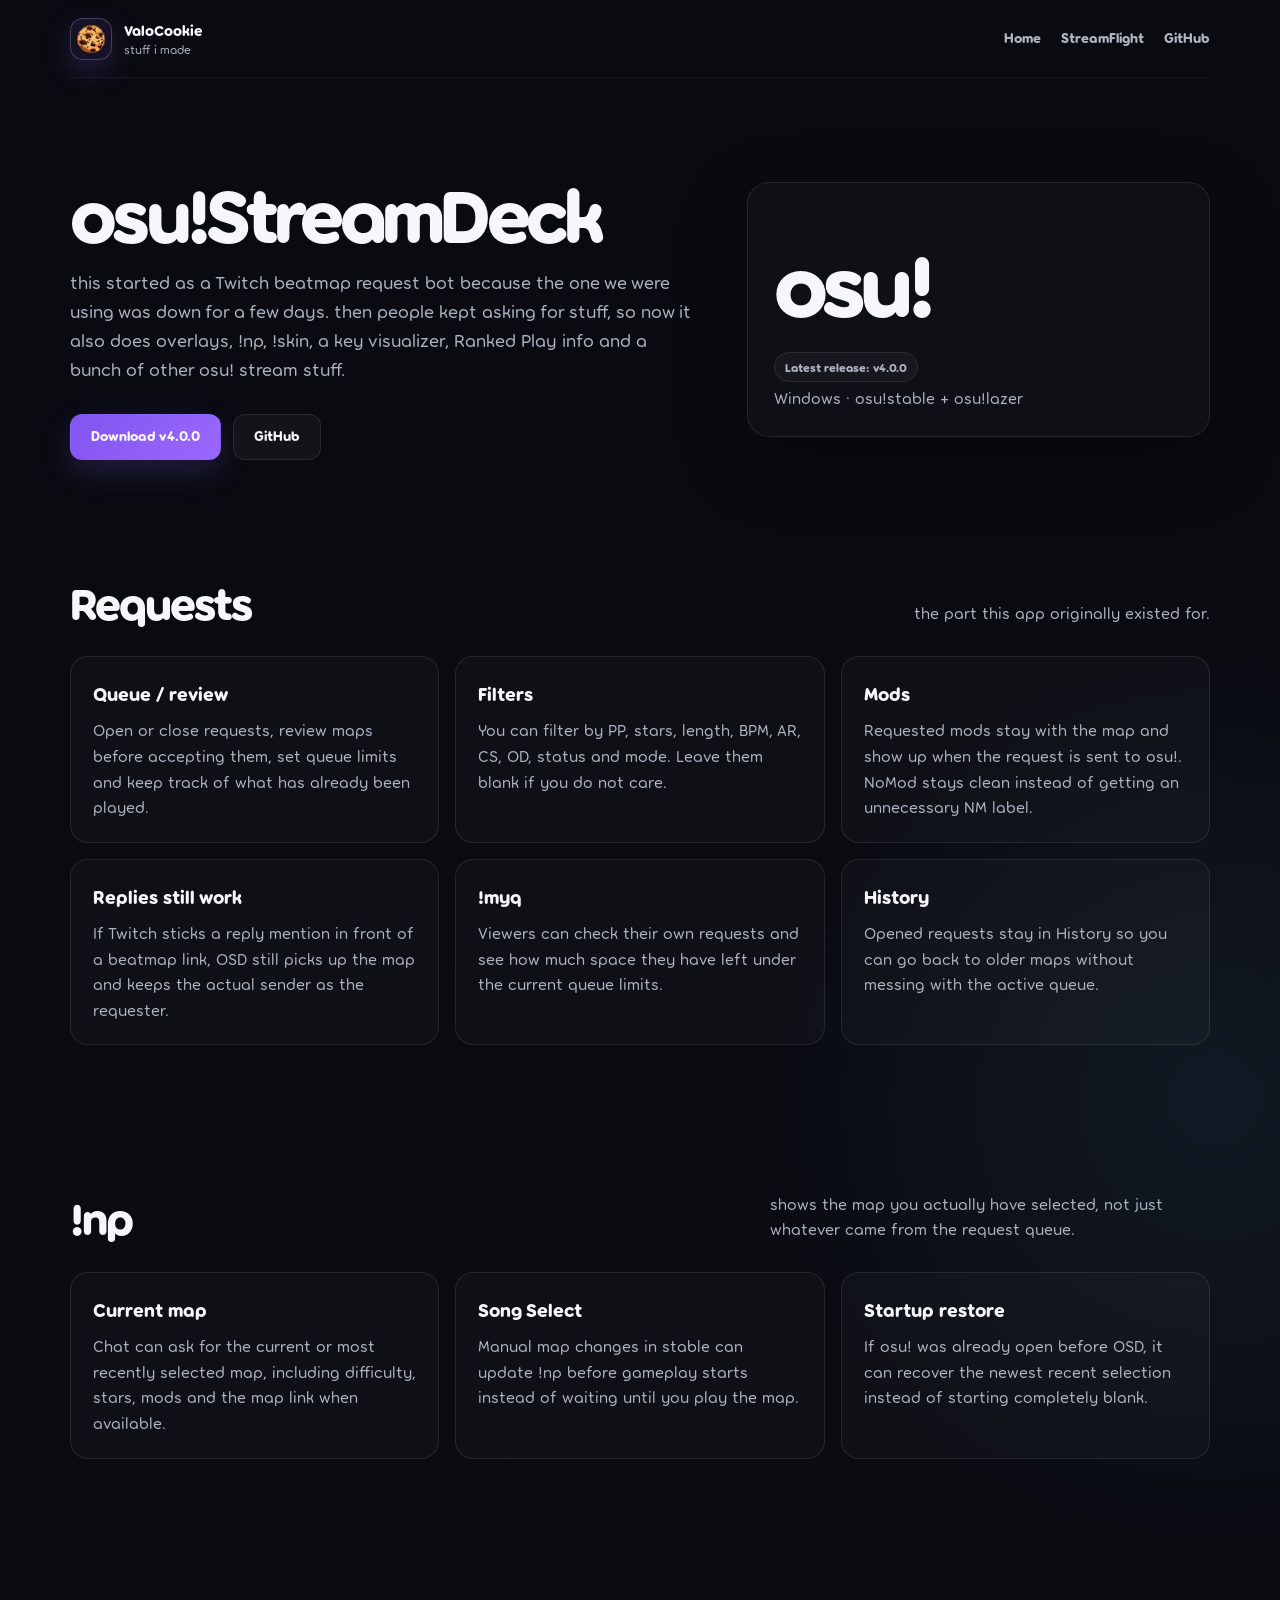
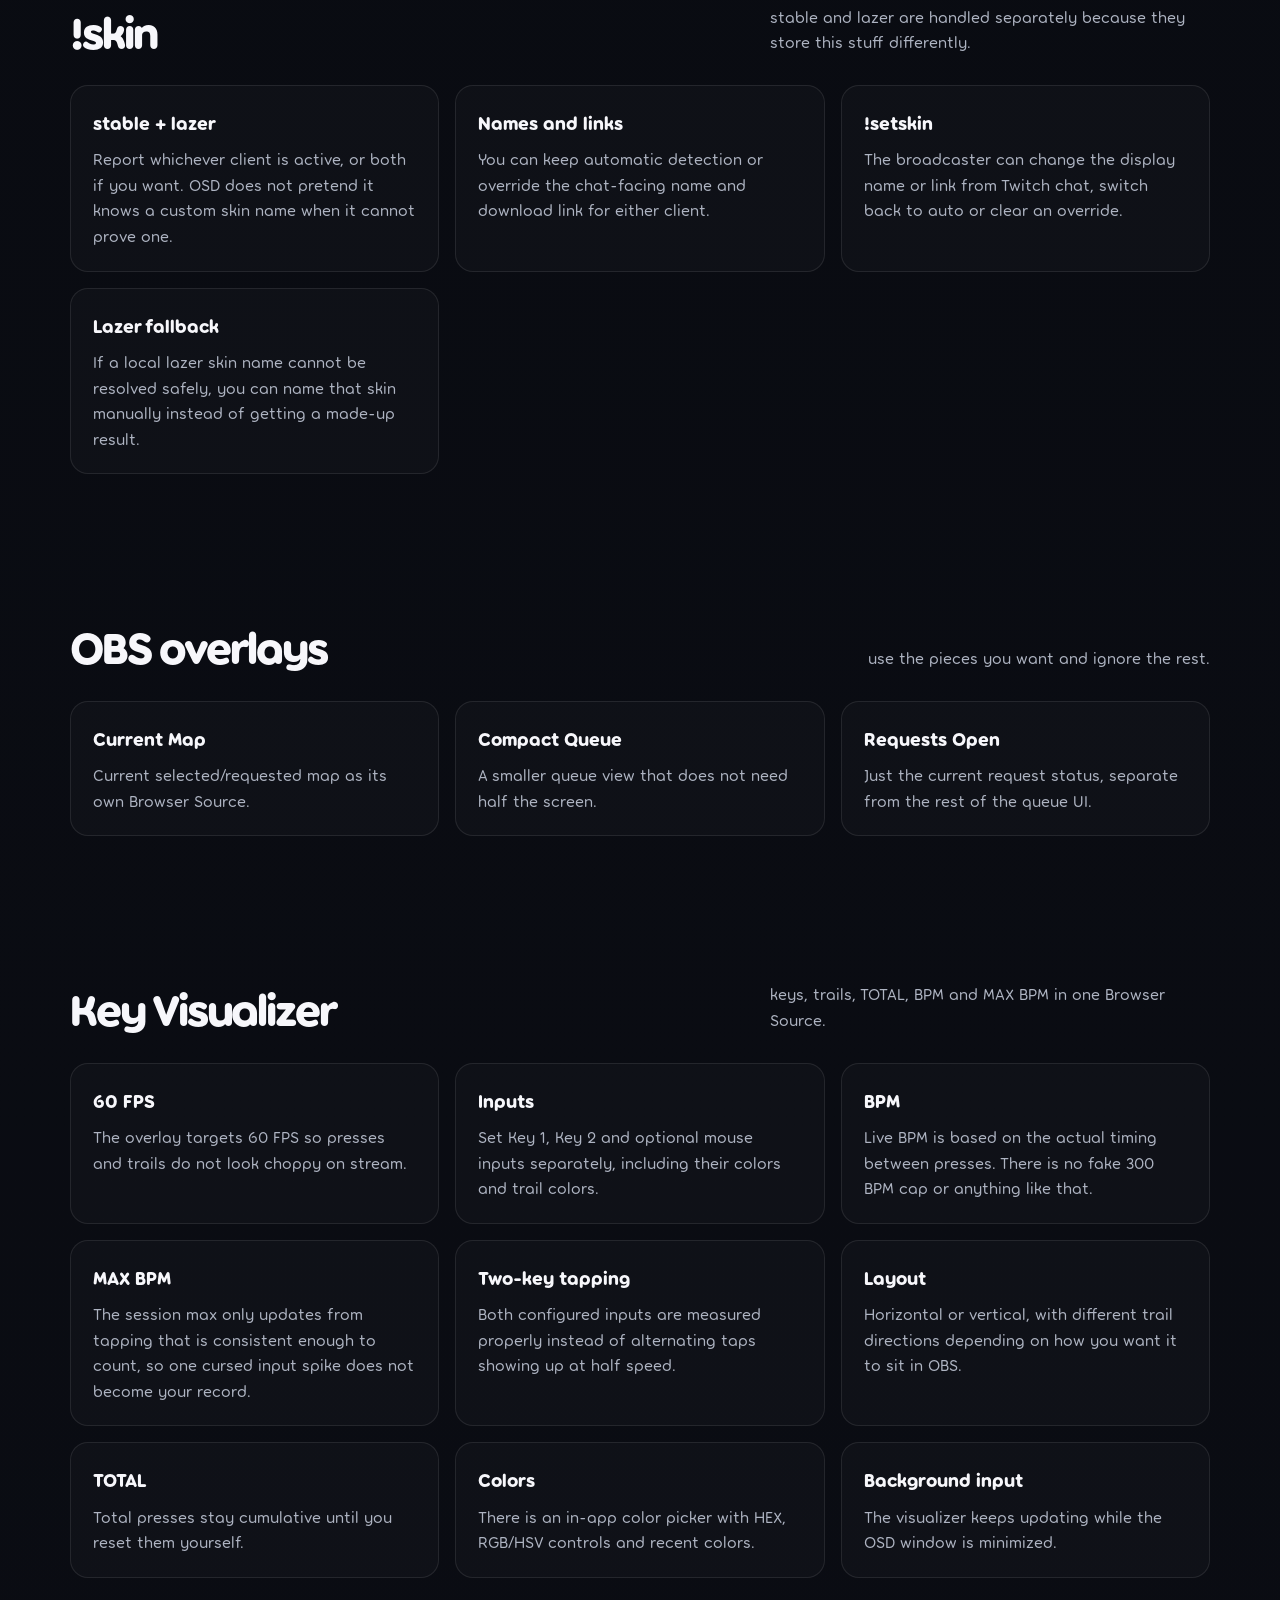
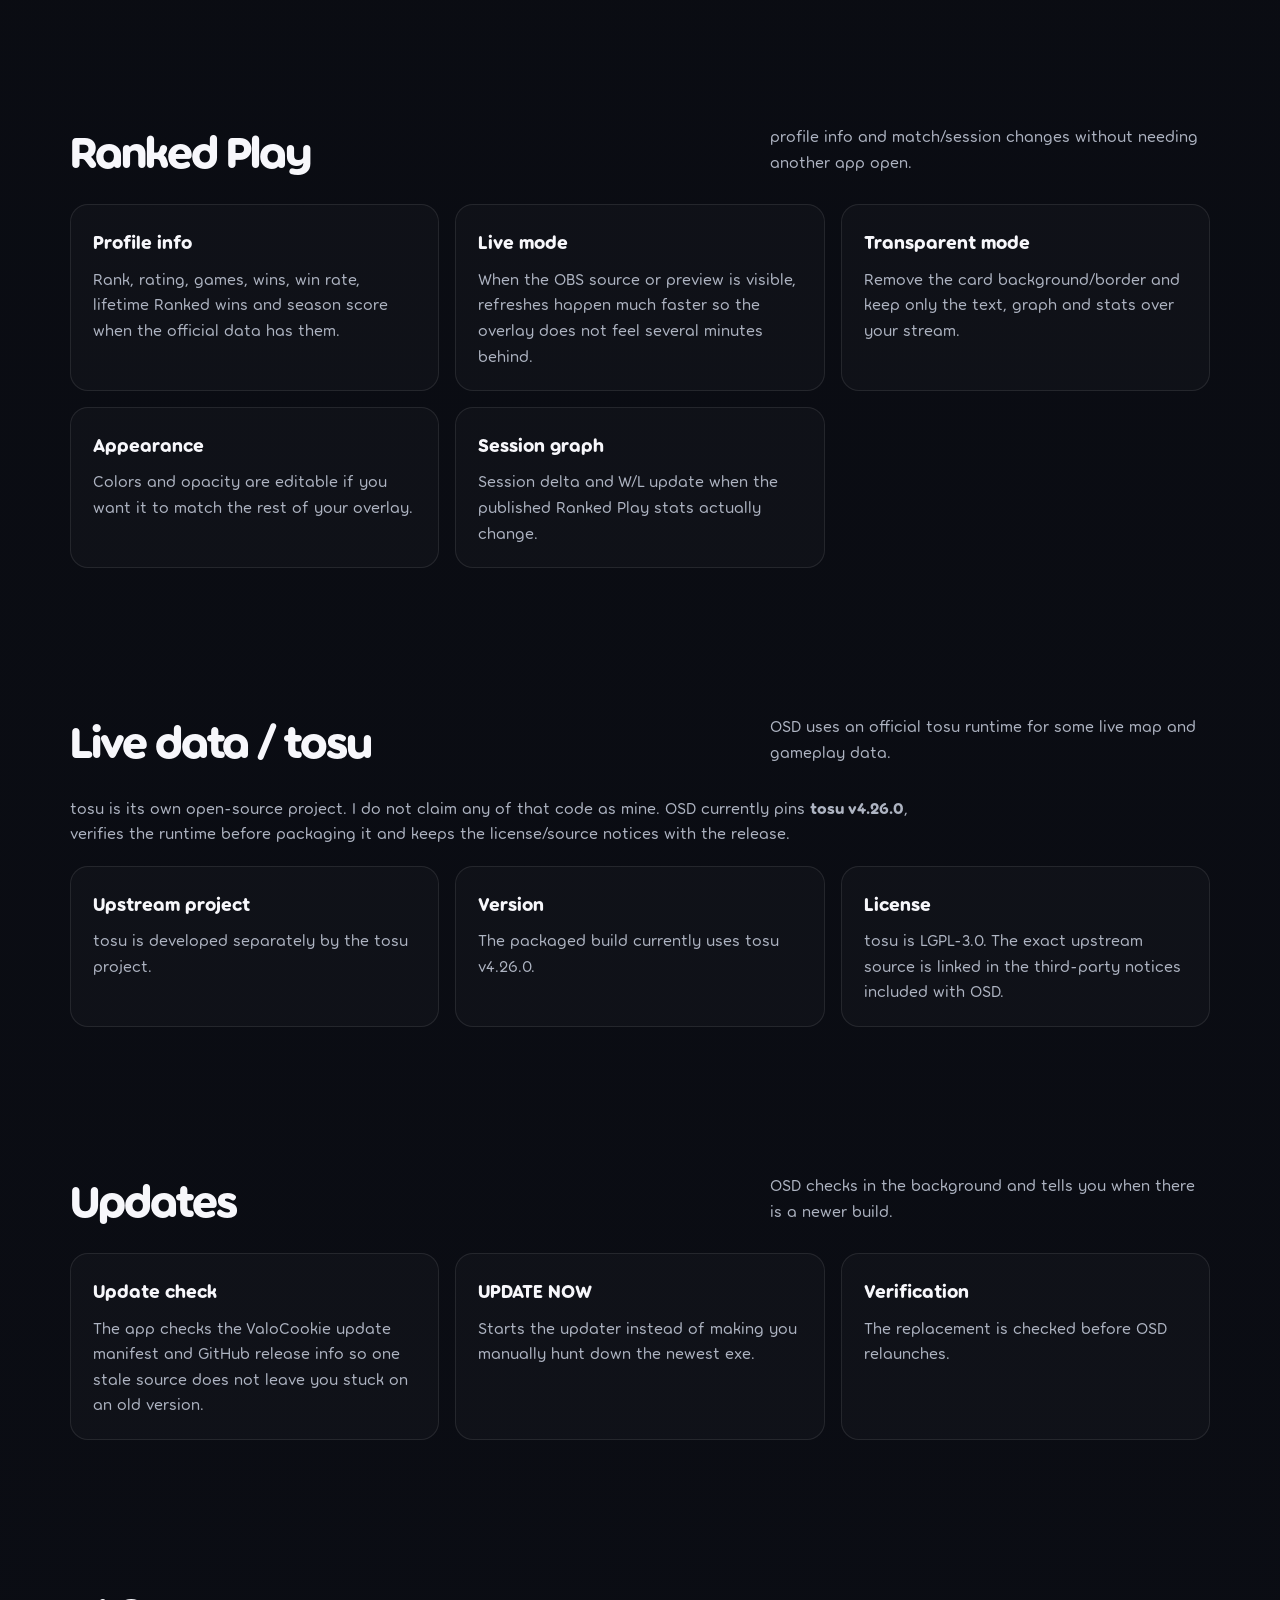
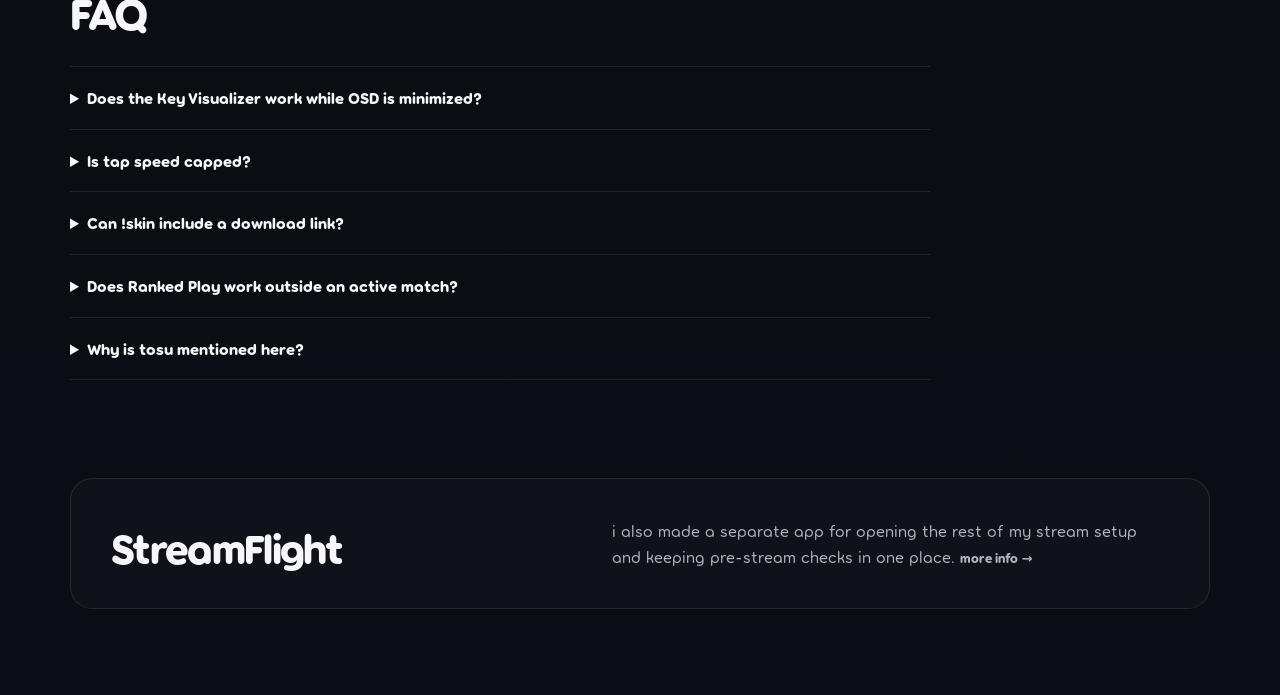
==== commit ec6022a0: "Add files via upload" ====
--- a/osu-requests/index.html
+++ b/osu-requests/index.html
@@ -231,9 +231,9 @@
         <p>OSD uses an official tosu runtime for some live map and gameplay data.</p>
       </div>
 
-      <p class="description" style="max-width: 850px;">
-        tosu is its own open-source project. i do not claim any of that code as mine.
-        OSD currently pins <strong>tosu v4.25.1</strong>, verifies the runtime before packaging it and keeps the license/source notices with the release.
+      <p class="description wide-copy">
+        tosu is its own open-source project. I do not claim any of that code as mine.
+        OSD currently pins <strong>tosu v4.26.0</strong>, verifies the runtime before packaging it and keeps the license/source notices with the release.
       </p>
 
       <div class="detail-grid">
@@ -243,7 +243,7 @@
         </article>
         <article class="detail-card">
           <h3>Version</h3>
-          <p>The packaged build currently uses tosu v4.25.1.</p>
+          <p>The packaged build currently uses tosu v4.26.0.</p>
         </article>
         <article class="detail-card">
           <h3>License</h3>
--- a/styles.css
+++ b/styles.css
@@ -1,7 +1,6 @@
 @font-face { font-family: "Torus"; src: url("/assets/Torus-Regular.otf") format("opentype"); font-style: normal; font-weight: 400; font-display: swap; }
 @font-face { font-family: "Torus"; src: url("/assets/Torus-Bold.otf") format("opentype"); font-style: normal; font-weight: 700 950; font-display: swap; }
 
-/* ValoCookie Streamer Tools — site v3.3 */
 :root {
   --bg: #0b0d14;
   --panel: #121621;
@@ -144,7 +143,6 @@
   .brand-banner-logo { width:78px; height:78px; border-radius:21px; }
 }
 
-/* v2.5 ValoCookie brand identity */
 .brand-mark {
   overflow: hidden;
   padding: 0;
@@ -238,10 +236,8 @@
   .brand-hero-content { text-align: center; }
 }
 
-/* Compact product wordmarks. */
-.product-icon.word-icon{font-size:10px;letter-spacing:.06em;min-width:58px;padding:0 8px}
-.app-badge .giant.wordmark{font-size:clamp(36px,5vw,62px);letter-spacing:-.04em}
-/* ValoCookie Setup card */
+.product-icon.word-icon { font-size: 10px; letter-spacing: .06em; min-width: 58px; padding: 0 8px; }
+.app-badge .giant.wordmark { font-size: clamp(36px, 5vw, 62px); letter-spacing: -.04em; }
 .installer-section { padding-top: 12px; padding-bottom: 26px; }
 .installer-card {
   position: relative;
@@ -274,3 +270,7 @@
 .installer-actions .text-link { text-align: center; }
 @media (max-width: 860px) { .installer-card { grid-template-columns: 1fr; gap: 22px; } .installer-actions { min-width: 0; } }
 
+
+.home-intro { padding-top: 48px; padding-bottom: 24px; }
+.home-title { margin-bottom: 0; font-size: clamp(42px, 6vw, 64px); }
+.wide-copy { max-width: 850px; }
